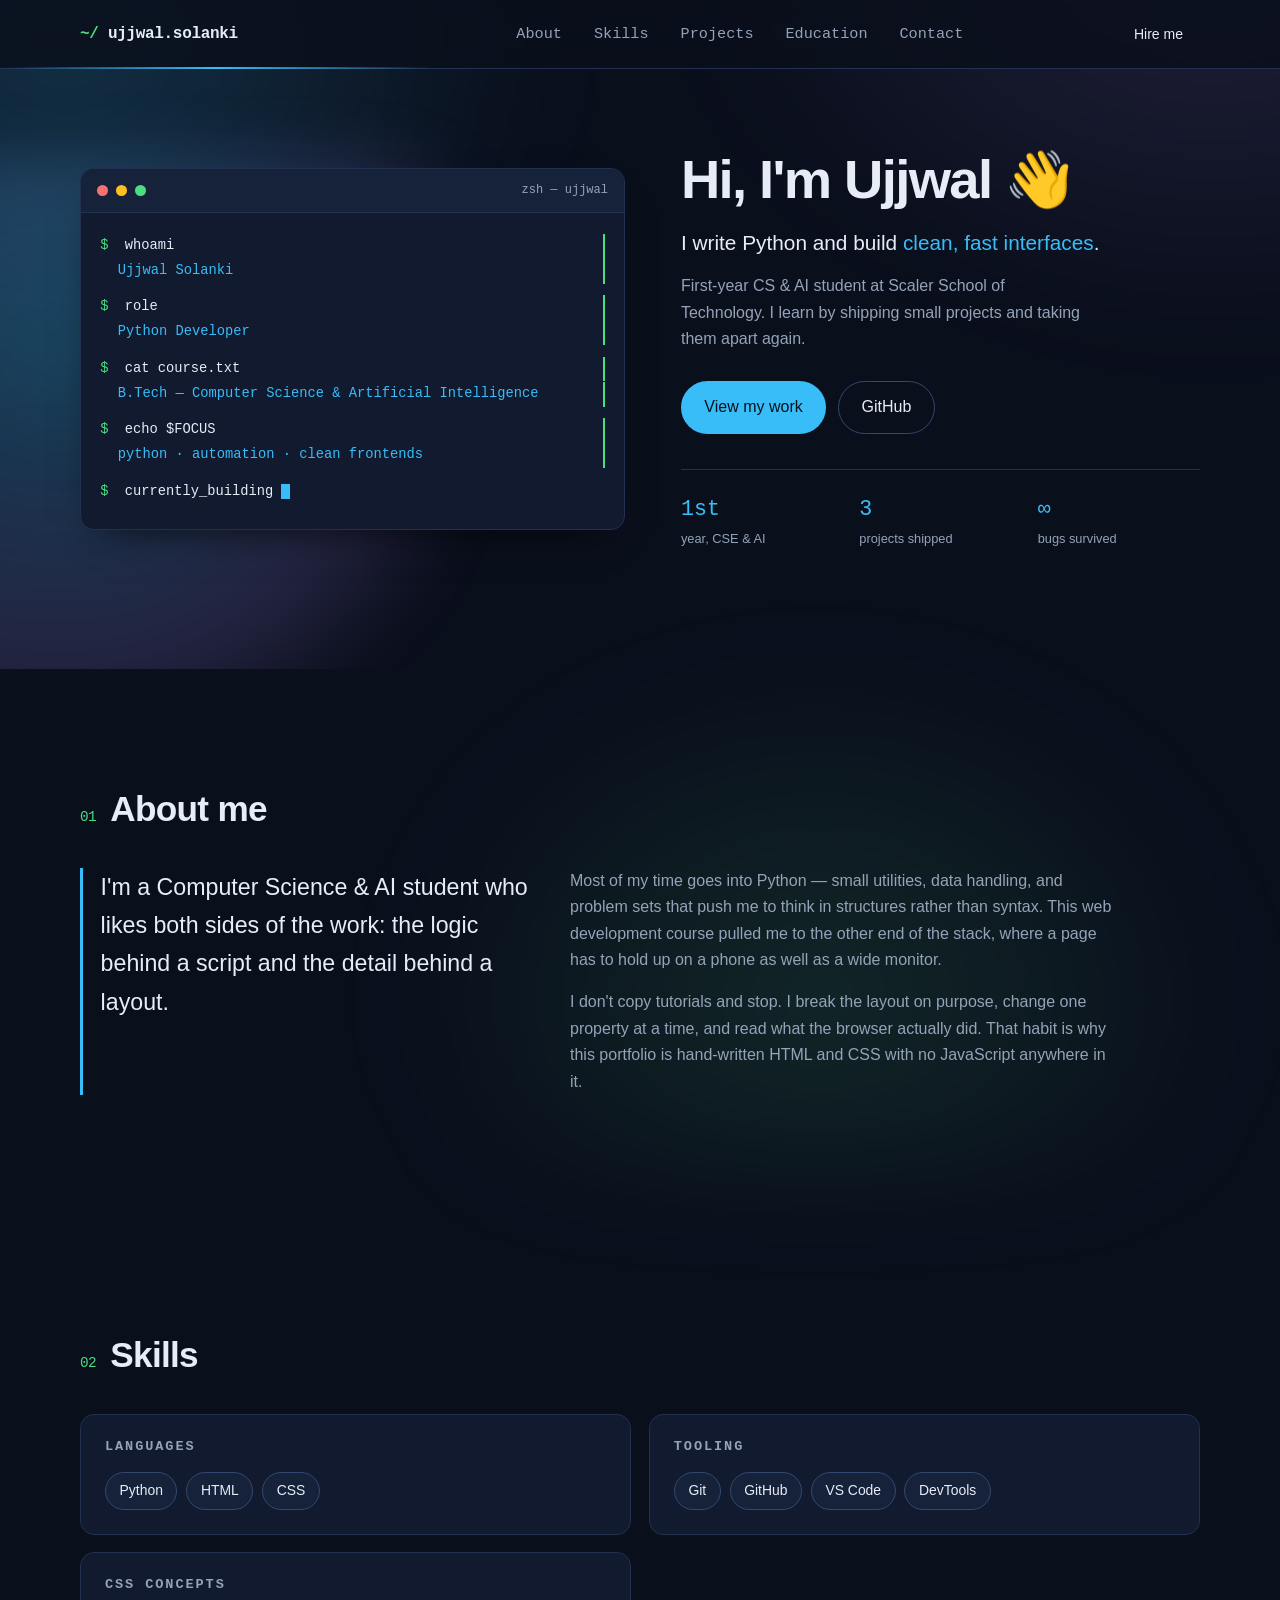
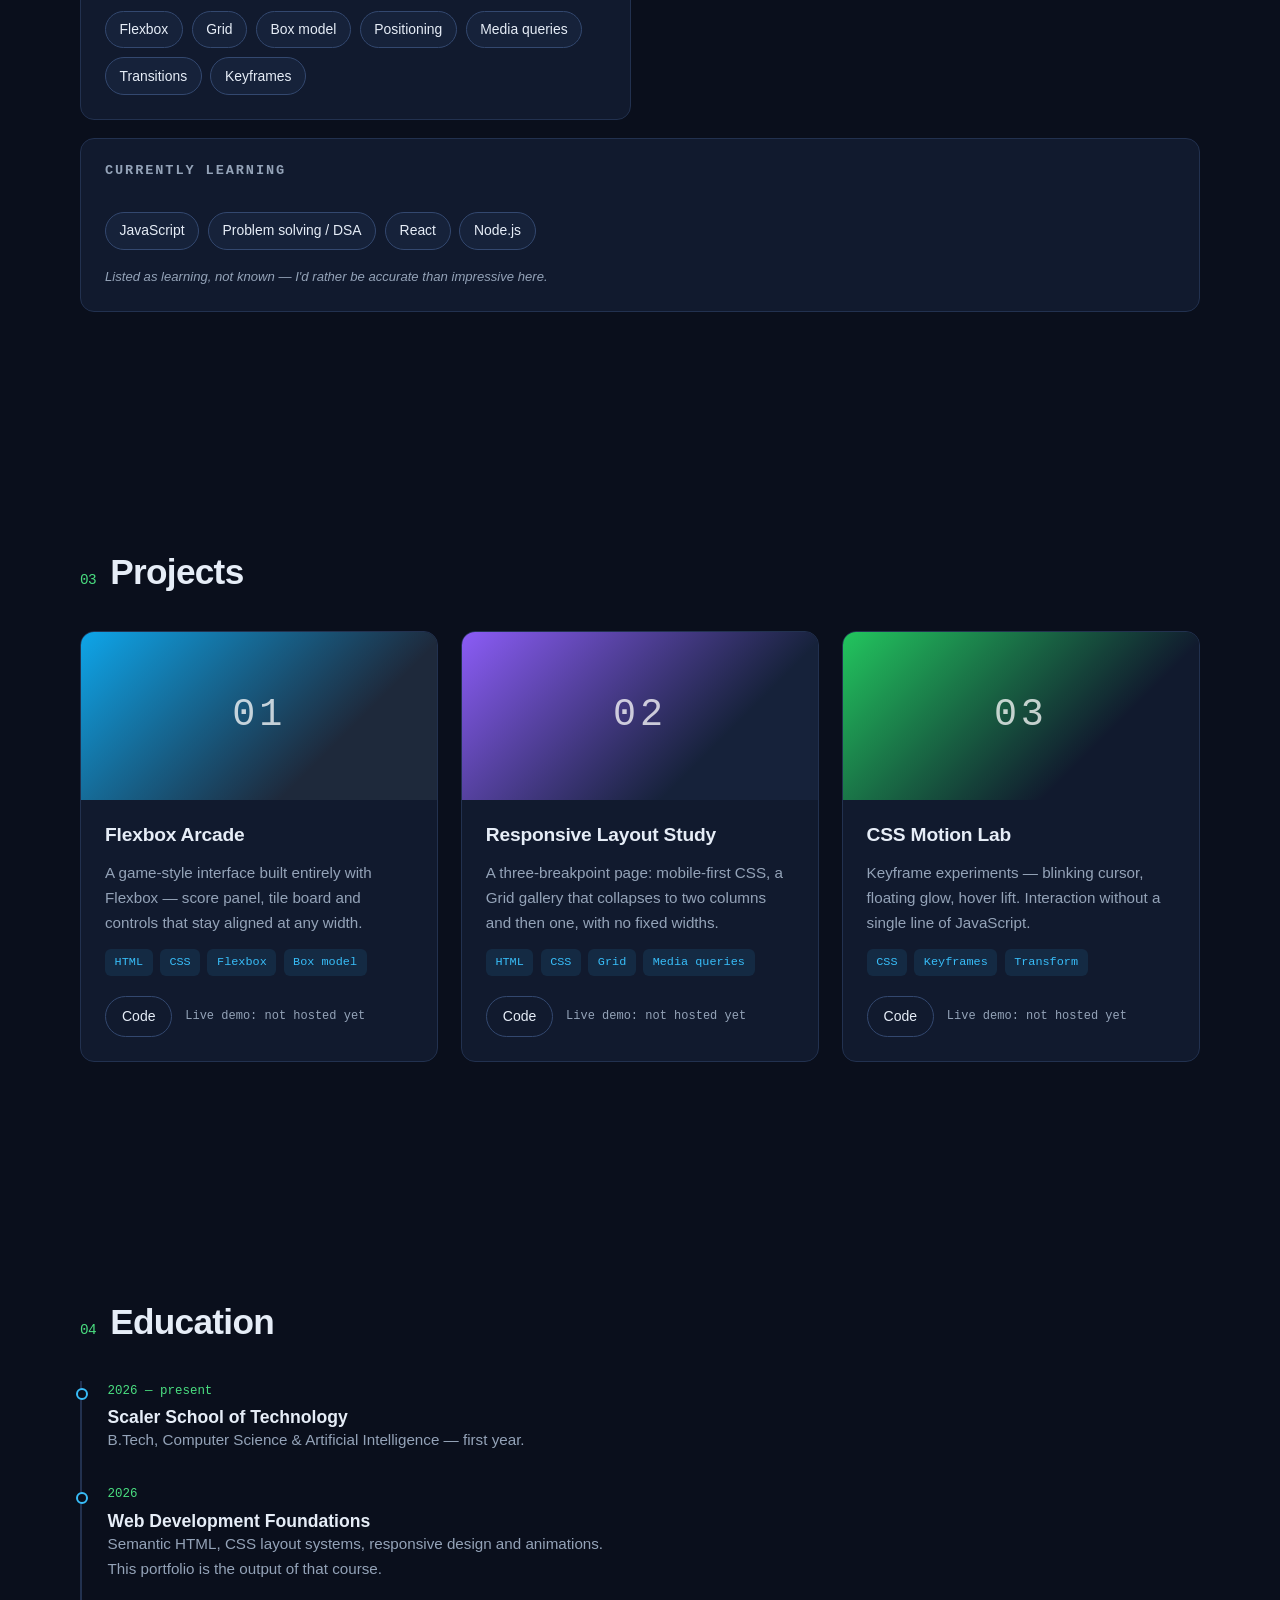
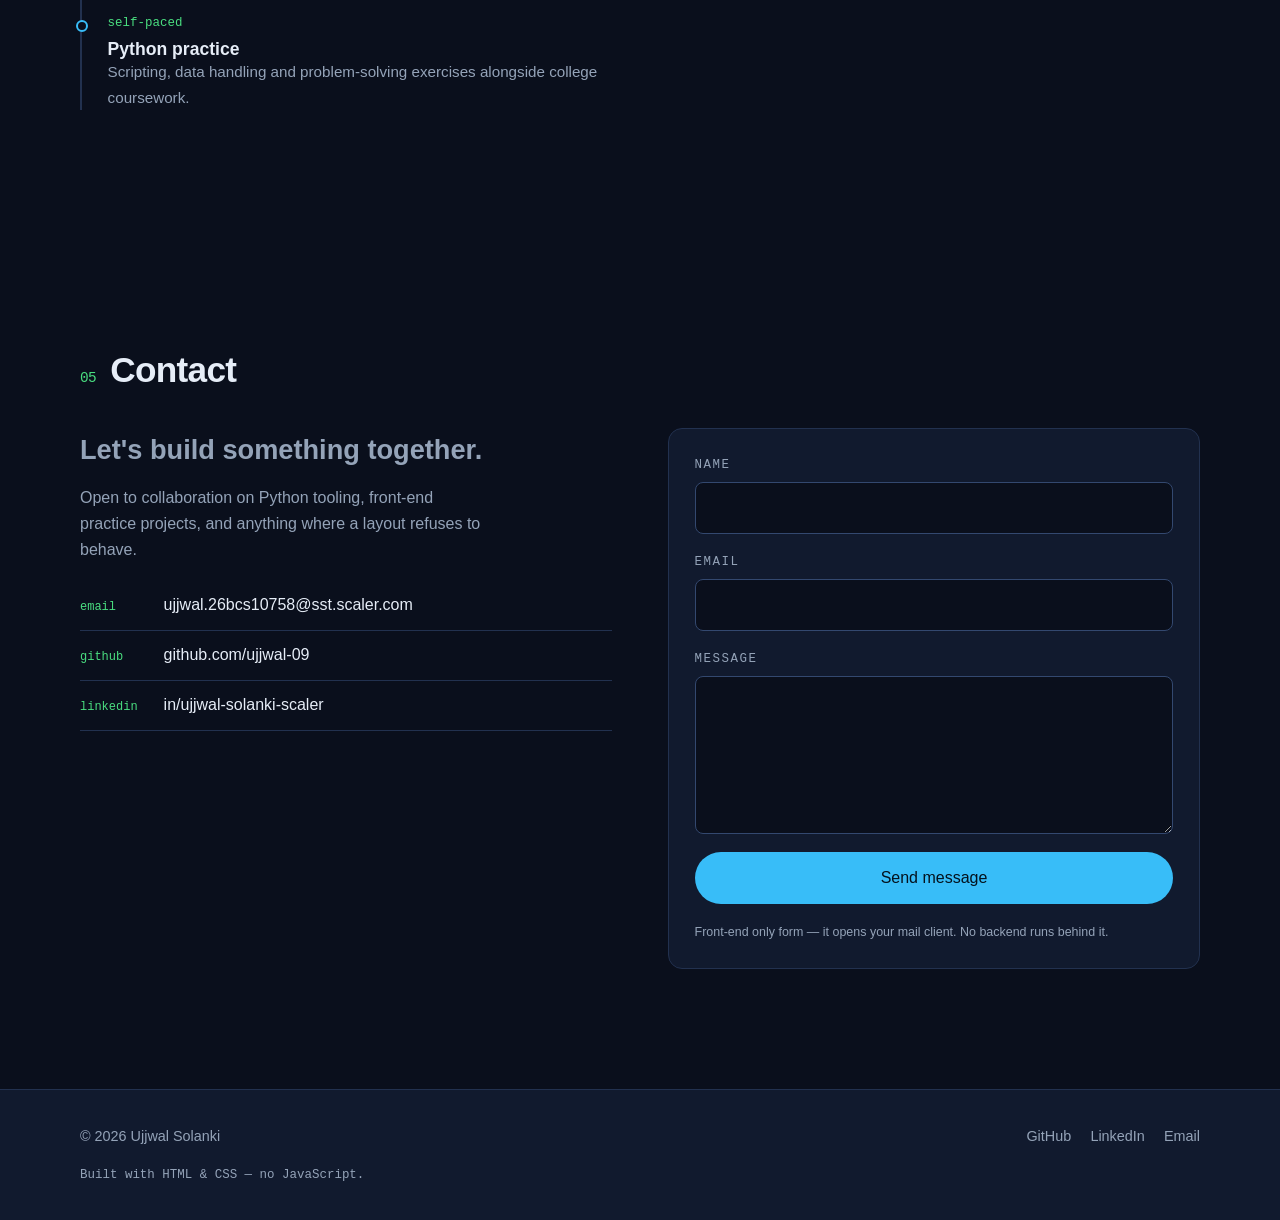
==== index.html @ 160bfef0 "Add files via upload Initial upload of my STUDENT PORTFOLIO" ====
<!DOCTYPE html>
<html lang="en">
<head>
    <meta charset="UTF-8">
    <meta name="viewport" content="width=device-width, initial-scale=1.0">
    <meta name="description" content="Portfolio of Ujjwal Solanki, Python Developer and B.Tech CSE & AI student at Scaler School of Technology.">
    <title>Ujjwal Solanki — Python Developer</title>
    <link rel="icon" href="images/terminal-prompt.svg">
    <link rel="stylesheet" href="style.css">
</head>
<body>

    <a class="skip-link" href="#hero">Skip to content</a>

    <header class="site-header">
        <nav class="nav" aria-label="Main navigation">
            <input type="checkbox" id="nav-toggle" class="nav-toggle">

            <a href="#hero" class="brand">
                <span class="brand-mark">~/</span>
                <span class="brand-name">ujjwal.solanki</span>
            </a>

            <label for="nav-toggle" class="nav-burger" aria-label="Open menu">
                <span class="burger-line"></span>
                <span class="burger-line"></span>
                <span class="burger-line"></span>
            </label>

            <ul class="nav-links">
                <li><a href="#about">About</a></li>
                <li><a href="#skills">Skills</a></li>
                <li><a href="#projects">Projects</a></li>
                <li><a href="#education">Education</a></li>
                <li><a href="#contact">Contact</a></li>
            </ul>

            <a href="#contact" class="btn btn-small nav-cta">Hire me</a>
        </nav>
    </header>

    <main>

        <section id="hero" class="hero section">
            <div class="hero-glow" aria-hidden="true"></div>

            <div class="container hero-grid">
                <div class="hero-terminal reveal">
                    <div class="terminal-bar">
                        <span class="dot dot-red"></span>
                        <span class="dot dot-yellow"></span>
                        <span class="dot dot-green"></span>
                        <span class="terminal-title">zsh — ujjwal</span>
                    </div>

                    <div class="terminal-body">
                        <p class="line"><span class="prompt">$</span> whoami</p>
                        <p class="output">Ujjwal Solanki</p>

                        <p class="line"><span class="prompt">$</span> role</p>
                        <p class="output">Python Developer</p>

                        <p class="line"><span class="prompt">$</span> cat course.txt</p>
                        <p class="output">B.Tech — Computer Science &amp; Artificial Intelligence</p>

                        <p class="line"><span class="prompt">$</span> echo $FOCUS</p>
                        <p class="output">python · automation · clean frontends</p>

                        <p class="line"><span class="prompt">$</span> currently_building<span class="cursor"></span></p>
                    </div>
                </div>

                <div class="hero-side reveal">
                    <h1 class="hero-name">Hi, I'm Ujjwal <span class="wave">👋</span></h1>
                    <p class="hero-role">I write Python and build <span class="accent">clean, fast interfaces</span>.</p>
                    <p class="hero-intro">First-year CS &amp; AI student at Scaler School of Technology. I learn by shipping small projects and taking them apart again.</p>

                    <div class="hero-actions">
                        <a href="#projects" class="btn btn-primary">View my work</a>
                        <a href="https://github.com/ujjwal-09" class="btn btn-ghost" target="_blank" rel="noopener">GitHub</a>
                    </div>

                    <ul class="hero-stats">
                        <li><span class="stat-value">1st</span><span class="stat-label">year, CSE &amp; AI</span></li>
                        <li><span class="stat-value">3</span><span class="stat-label">projects shipped</span></li>
                        <li><span class="stat-value">∞</span><span class="stat-label">bugs survived</span></li>
                    </ul>
                </div>
            </div>
        </section>

        <section id="about" class="section">
            <div class="container">
                <h2 class="section-title"><span class="section-index">01</span> About me</h2>

                <div class="about-grid">
                    <p class="about-lead">I'm a Computer Science &amp; AI student who likes both sides of the work: the logic behind a script and the detail behind a layout.</p>
                    <div class="about-copy">
                        <p>Most of my time goes into Python — small utilities, data handling, and problem sets that push me to think in structures rather than syntax. This web development course pulled me to the other end of the stack, where a page has to hold up on a phone as well as a wide monitor.</p>
                        <p>I don't copy tutorials and stop. I break the layout on purpose, change one property at a time, and read what the browser actually did. That habit is why this portfolio is hand-written HTML and CSS with no JavaScript anywhere in it.</p>
                    </div>
                </div>
            </div>
        </section>

        <section id="skills" class="section">
            <div class="container">
                <h2 class="section-title"><span class="section-index">02</span> Skills</h2>

                <div class="skills-grid">
                    <article class="card skill-card">
                        <h3>Languages</h3>
                        <ul class="pill-list">
                            <li>Python</li>
                            <li>HTML</li>
                            <li>CSS</li>
                        </ul>
                    </article>

                    <article class="card skill-card">
                        <h3>Tooling</h3>
                        <ul class="pill-list">
                            <li>Git</li>
                            <li>GitHub</li>
                            <li>VS Code</li>
                            <li>DevTools</li>
                        </ul>
                    </article>

                    <article class="card skill-card">
                        <h3>CSS concepts</h3>
                        <ul class="pill-list">
                            <li>Flexbox</li>
                            <li>Grid</li>
                            <li>Box model</li>
                            <li>Positioning</li>
                            <li>Media queries</li>
                            <li>Transitions</li>
                            <li>Keyframes</li>
                        </ul>
                    </article>

                    <article class="card skill-card skill-card-wide">
                        <h3>Currently learning</h3>
                        <ul class="pill-list">
                            <li>JavaScript</li>
                            <li>Problem solving / DSA</li>
                            <li>React</li>
                            <li>Node.js</li>
                        </ul>
                        <p class="card-note">Listed as learning, not known — I'd rather be accurate than impressive here.</p>
                    </article>
                </div>
            </div>
        </section>

        <section id="projects" class="section">
            <div class="container">
                <h2 class="section-title"><span class="section-index">03</span> Projects</h2>

                <div class="projects-grid">
                    <article class="card project-card">
                        <div class="project-cover cover-one"><span>01</span></div>
                        <div class="project-body">
                            <h3>Flexbox Arcade</h3>
                            <p>A game-style interface built entirely with Flexbox — score panel, tile board and controls that stay aligned at any width.</p>
                            <ul class="tag-list">
                                <li>HTML</li>
                                <li>CSS</li>
                                <li>Flexbox</li>
                                <li>Box model</li>
                            </ul>
                            <div class="project-links">
                                <a href="https://github.com/ujjwal-09" class="btn btn-small btn-ghost" target="_blank" rel="noopener">Code</a>
                                <span class="unavailable">Live demo: not hosted yet</span>
                            </div>
                        </div>
                    </article>

                    <article class="card project-card">
                        <div class="project-cover cover-two"><span>02</span></div>
                        <div class="project-body">
                            <h3>Responsive Layout Study</h3>
                            <p>A three-breakpoint page: mobile-first CSS, a Grid gallery that collapses to two columns and then one, with no fixed widths.</p>
                            <ul class="tag-list">
                                <li>HTML</li>
                                <li>CSS</li>
                                <li>Grid</li>
                                <li>Media queries</li>
                            </ul>
                            <div class="project-links">
                                <a href="https://github.com/ujjwal-09" class="btn btn-small btn-ghost" target="_blank" rel="noopener">Code</a>
                                <span class="unavailable">Live demo: not hosted yet</span>
                            </div>
                        </div>
                    </article>

                    <article class="card project-card">
                        <div class="project-cover cover-three"><span>03</span></div>
                        <div class="project-body">
                            <h3>CSS Motion Lab</h3>
                            <p>Keyframe experiments — blinking cursor, floating glow, hover lift. Interaction without a single line of JavaScript.</p>
                            <ul class="tag-list">
                                <li>CSS</li>
                                <li>Keyframes</li>
                                <li>Transform</li>
                            </ul>
                            <div class="project-links">
                                <a href="https://github.com/ujjwal-09" class="btn btn-small btn-ghost" target="_blank" rel="noopener">Code</a>
                                <span class="unavailable">Live demo: not hosted yet</span>
                            </div>
                        </div>
                    </article>
                </div>
            </div>
        </section>

        <section id="education" class="section">
            <div class="container">
                <h2 class="section-title"><span class="section-index">04</span> Education</h2>

                <ol class="timeline">
                    <li class="timeline-item">
                        <span class="timeline-year">2026 — present</span>
                        <h3>Scaler School of Technology</h3>
                        <p>B.Tech, Computer Science &amp; Artificial Intelligence — first year.</p>
                    </li>
                    <li class="timeline-item">
                        <span class="timeline-year">2026</span>
                        <h3>Web Development Foundations</h3>
                        <p>Semantic HTML, CSS layout systems, responsive design and animations. This portfolio is the output of that course.</p>
                    </li>
                    <li class="timeline-item">
                        <span class="timeline-year">self-paced</span>
                        <h3>Python practice</h3>
                        <p>Scripting, data handling and problem-solving exercises alongside college coursework.</p>
                    </li>
                </ol>
            </div>
        </section>

        <section id="contact" class="section">
            <div class="container">
                <h2 class="section-title"><span class="section-index">05</span> Contact</h2>

                <div class="contact-grid">
                    <div class="contact-info">
                        <p class="contact-lead">Let's build something together.</p>
                        <p>Open to collaboration on Python tooling, front-end practice projects, and anything where a layout refuses to behave.</p>

                        <ul class="contact-links">
                            <li><span class="contact-key">email</span><a href="mailto:ujjwal.26bcs10758@sst.scaler.com">ujjwal.26bcs10758@sst.scaler.com</a></li>
                            <li><span class="contact-key">github</span><a href="https://github.com/ujjwal-09" target="_blank" rel="noopener">github.com/ujjwal-09</a></li>
                            <li><span class="contact-key">linkedin</span><a href="https://www.linkedin.com/in/ujjwal-solanki-scaler" target="_blank" rel="noopener">in/ujjwal-solanki-scaler</a></li>
                        </ul>
                    </div>

                    <form class="contact-form" action="mailto:ujjwal.26bcs10758@sst.scaler.com" method="post" enctype="text/plain">
                        <div class="field">
                            <label for="name">Name</label>
                            <input type="text" id="name" name="name" autocomplete="name">
                        </div>
                        <div class="field">
                            <label for="email">Email</label>
                            <input type="email" id="email" name="email" autocomplete="email">
                        </div>
                        <div class="field">
                            <label for="message">Message</label>
                            <textarea id="message" name="message" rows="5"></textarea>
                        </div>
                        <button type="submit" class="btn btn-primary btn-full">Send message</button>
                        <p class="form-note">Front-end only form — it opens your mail client. No backend runs behind it.</p>
                    </form>
                </div>
            </div>
        </section>

    </main>

    <footer class="site-footer">
        <div class="container footer-inner">
            <p>© 2026 Ujjwal Solanki</p>
            <ul class="footer-links">
                <li><a href="https://github.com/ujjwal-09" target="_blank" rel="noopener">GitHub</a></li>
                <li><a href="https://www.linkedin.com/in/ujjwal-solanki-scaler" target="_blank" rel="noopener">LinkedIn</a></li>
                <li><a href="mailto:ujjwal.26bcs10758@sst.scaler.com">Email</a></li>
            </ul>
            <p class="footer-built">Built with HTML &amp; CSS — no JavaScript.</p>
        </div>
    </footer>

</body>
</html>
---- style.css ----
/* ==========================================================================
   1. Design tokens
   ========================================================================== */
:root {
    --background: #0a0f1c;
    --surface: #111a2e;
    --surface-raised: #16223a;
    --border: #22314f;
    --border-strong: #33486f;
    --text: #e6edf7;
    --text-muted: #94a3b8;
    --accent: #38bdf8;
    --accent-green: #4ade80;
    --accent-violet: #a78bfa;

    --font-body: "Space Grotesk", "Segoe UI", Helvetica, Arial, sans-serif;
    --font-mono: "JetBrains Mono", "SFMono-Regular", Consolas, monospace;

    --radius: 14px;
    --radius-sm: 8px;
    --space-section: clamp(4rem, 11vw, 7.5rem);
    --shadow-card: 0 18px 40px -24px rgba(0, 0, 0, 0.9);
    --transition: 220ms ease;
}

/* ==========================================================================
   2. Reset + base
   ========================================================================== */
*,
*::before,
*::after {
    box-sizing: border-box;
    margin: 0;
    padding: 0;
}

html {
    scroll-behavior: smooth;
}

body {
    background: var(--background);
    color: var(--text);
    font-family: var(--font-body);
    font-size: 1rem;
    line-height: 1.65;
    -webkit-font-smoothing: antialiased;
}

/* page-wide aurora: two colour blobs painted onto one fixed layer, drifting slowly.
   z-index -1 puts it behind all content but above the canvas background colour. */
body::before {
    content: "";
    position: fixed;
    inset: -30% -20%;
    z-index: -1;
    background:
        radial-gradient(38% 38% at 18% 22%, rgba(56, 189, 248, 0.20), transparent 70%),
        radial-gradient(42% 42% at 82% 12%, rgba(167, 139, 250, 0.16), transparent 70%),
        radial-gradient(34% 34% at 60% 88%, rgba(74, 222, 128, 0.12), transparent 70%);
    filter: blur(60px);
    animation: aurora 26s ease-in-out infinite alternate;
    pointer-events: none;
}

@keyframes aurora {
    from {
        transform: translate3d(-3%, -2%, 0) scale(1);
    }
    50% {
        transform: translate3d(4%, 3%, 0) scale(1.12);
    }
    to {
        transform: translate3d(-2%, 4%, 0) scale(1.04);
    }
}

img {
    display: block;
    max-width: 100%;
}

a {
    color: inherit;
    text-decoration: none;
}

ul,
ol {
    list-style: none;
}

h1,
h2,
h3 {
    line-height: 1.15;
    font-weight: 700;
}

input,
textarea,
button {
    font: inherit;
    color: inherit;
}

.container {
    width: min(1120px, 100% - 2.5rem);
    margin-inline: auto;
}

.section {
    padding-block: var(--space-section);
    /* stops the sticky navbar covering a heading when an anchor link is used */
    scroll-margin-top: 5rem;
}

.accent {
    color: var(--accent);
}

/* ==========================================================================
   3. Accessibility helper
   ========================================================================== */
.skip-link {
    position: absolute;
    top: 0;
    left: 1rem;
    z-index: 100;
    padding: 0.6rem 1.1rem;
    background: var(--accent);
    color: #04121d;
    border-radius: 0 0 var(--radius-sm) var(--radius-sm);
    transform: translateY(-160%);
    transition: transform var(--transition);
}

.skip-link:focus {
    transform: translateY(0);
}

/* ==========================================================================
   4. Buttons
   ========================================================================== */
.btn {
    display: inline-flex;
    align-items: center;
    justify-content: center;
    padding: 0.75rem 1.4rem;
    border: 1px solid transparent;
    border-radius: 999px;
    font-weight: 500;
    transition: transform var(--transition), background var(--transition),
        border-color var(--transition), box-shadow var(--transition);
}

.btn-primary {
    background: var(--accent);
    color: #04121d;
}

.btn-primary:hover {
    transform: translateY(-3px);
    box-shadow: 0 12px 26px -14px var(--accent);
}

.btn-ghost {
    border-color: var(--border-strong);
    color: var(--text);
    background: transparent;
}

.btn-ghost:hover {
    transform: translateY(-3px);
    border-color: var(--accent);
    color: var(--accent);
}

.btn-small {
    padding: 0.5rem 1rem;
    font-size: 0.875rem;
}

.btn-full {
    width: 100%;
}

.btn:focus-visible,
a:focus-visible {
    outline: 2px solid var(--accent);
    outline-offset: 3px;
}

/* ==========================================================================
   5. Navbar — flexbox, sticky, CSS-only hamburger
   ========================================================================== */
.site-header {
    position: sticky;
    top: 0;
    z-index: 50;
    background: rgba(10, 15, 28, 0.82);
    backdrop-filter: blur(10px);
    border-bottom: 1px solid var(--border);
}

/* thin light bar sweeping along the bottom edge of the sticky navbar */
.site-header::after {
    content: "";
    position: absolute;
    left: 0;
    bottom: -1px;
    width: 34%;
    height: 2px;
    background: linear-gradient(90deg, transparent, var(--accent), transparent);
    animation: scan 7s linear infinite;
    pointer-events: none;
}

@keyframes scan {
    0% { transform: translateX(-100%); opacity: 0; }
    10% { opacity: 1; }
    90% { opacity: 1; }
    100% { transform: translateX(330%); opacity: 0; }
}

.nav {
    display: flex;
    flex-wrap: wrap;
    align-items: center;
    gap: 0.75rem 1rem;
    width: min(1120px, 100% - 2.5rem);
    margin-inline: auto;
    padding-block: 0.85rem;
}

.nav-toggle {
    position: absolute;
    opacity: 0;
    pointer-events: none;
}

.brand {
    order: 1;
    margin-right: auto;
    font-family: var(--font-mono);
    font-weight: 700;
    letter-spacing: -0.02em;
}

.brand-mark {
    color: var(--accent-green);
}

.nav-burger {
    order: 2;
    display: flex;
    flex-direction: column;
    justify-content: center;
    gap: 5px;
    width: 42px;
    height: 42px;
    padding: 0.7rem;
    border: 1px solid var(--border-strong);
    border-radius: var(--radius-sm);
    cursor: pointer;
}

.burger-line {
    height: 2px;
    width: 100%;
    background: var(--text);
    transition: transform var(--transition), opacity var(--transition);
}

.nav-cta {
    display: none;
}

/* the checkbox drives the menu — no JavaScript */
.nav-links {
    order: 3;
    flex-basis: 100%;
    display: grid;
    gap: 0.25rem;
    max-height: 0;
    overflow: hidden;
    transition: max-height 300ms ease;
}

.nav-toggle:checked ~ .nav-links {
    max-height: 320px;
    padding-bottom: 0.75rem;
}

.nav-toggle:checked ~ .nav-burger .burger-line:nth-child(1) {
    transform: translateY(7px) rotate(45deg);
}

.nav-toggle:checked ~ .nav-burger .burger-line:nth-child(2) {
    opacity: 0;
}

.nav-toggle:checked ~ .nav-burger .burger-line:nth-child(3) {
    transform: translateY(-7px) rotate(-45deg);
}

.nav-links a {
    display: block;
    padding: 0.6rem 0.2rem;
    font-family: var(--font-mono);
    font-size: 0.95rem;
    color: var(--text-muted);
    transition: color var(--transition), transform var(--transition);
}

.nav-links a:hover {
    color: var(--accent);
    transform: translateX(6px);
}

/* ==========================================================================
   6. Hero
   ========================================================================== */
.hero {
    position: relative;
    overflow: hidden;
    padding-top: clamp(3rem, 8vw, 5rem);
}

/* decorative blurred orb, sat behind content with z-index */
.hero-glow {
    position: absolute;
    inset: auto auto -18% -10%;
    width: 55vw;
    max-width: 620px;
    aspect-ratio: 1;
    background: radial-gradient(circle at 30% 30%,
        rgba(56, 189, 248, 0.28),
        rgba(167, 139, 250, 0.16) 55%,
        transparent 72%);
    filter: blur(30px);
    animation: drift 14s ease-in-out infinite alternate;
    z-index: 0;
    pointer-events: none;
}

.hero-grid,
.hero .container {
    position: relative;
    z-index: 1;
}

.hero-grid {
    display: grid;
    gap: 2.5rem;
    align-items: center;
}

.hero-terminal {
    background: var(--surface);
    border: 1px solid var(--border);
    border-radius: var(--radius);
    overflow: hidden;
    box-shadow: var(--shadow-card);
}

.terminal-bar {
    display: flex;
    align-items: center;
    gap: 0.5rem;
    padding: 0.7rem 1rem;
    background: var(--surface-raised);
    border-bottom: 1px solid var(--border);
}

.dot {
    width: 11px;
    height: 11px;
    border-radius: 50%;
}

.dot-red { background: #f87171; }
.dot-yellow { background: #fbbf24; }
.dot-green { background: #4ade80; }

.terminal-title {
    margin-left: auto;
    font-family: var(--font-mono);
    font-size: 0.75rem;
    color: var(--text-muted);
}

.terminal-body {
    padding: 1.4rem 1.2rem 1.6rem;
    font-family: var(--font-mono);
    font-size: 0.86rem;
}

.line {
    color: var(--text);
    margin-top: 0.85rem;
}

.line:first-child {
    margin-top: 0;
}

.prompt {
    color: var(--accent-green);
    margin-right: 0.5rem;
}

.output {
    color: var(--accent);
    padding-left: 1.1rem;
    margin-top: 0.15rem;
}

/* Boot sequence: every terminal line is uncovered right-to-left by a solid block,
   whose left edge is a green caret. Pure CSS — no JS, and text still wraps normally. */
.terminal-body > * {
    position: relative;
}

.terminal-body > *::before {
    content: "";
    position: absolute;
    top: -1px;
    bottom: -1px;
    right: 0;
    width: 100%;
    background: var(--surface);
    border-left: 2px solid var(--accent-green);
    animation: print 420ms steps(20, end) forwards;
    animation-delay: calc(400ms + var(--line-index, 0) * 190ms);
}

/* the last prompt line prints, then the caret fades out so the blinking cursor owns it */
.terminal-body > :last-child::before {
    animation-name: print-caret-off;
}

@keyframes print {
    from {
        width: 100%;
    }
    to {
        width: 0;
    }
}

@keyframes print-caret-off {
    0%, 94% {
        width: 100%;
    }
    to {
        width: 0;
        border-left-color: transparent;
    }
}

.terminal-body > :nth-child(1) { --line-index: 0; }
.terminal-body > :nth-child(2) { --line-index: 1; }
.terminal-body > :nth-child(3) { --line-index: 2; }
.terminal-body > :nth-child(4) { --line-index: 3; }
.terminal-body > :nth-child(5) { --line-index: 4; }
.terminal-body > :nth-child(6) { --line-index: 5; }
.terminal-body > :nth-child(7) { --line-index: 6; }
.terminal-body > :nth-child(8) { --line-index: 7; }
.terminal-body > :nth-child(9) { --line-index: 8; }

/* keyframe animation: terminal cursor */
.cursor {
    display: inline-block;
    width: 9px;
    height: 1.05em;
    margin-left: 0.5rem;
    background: var(--accent);
    vertical-align: text-bottom;
    animation: blink 1.05s steps(2, start) infinite;
}

@keyframes blink {
    to { visibility: hidden; }
}

@keyframes drift {
    from { transform: translate(0, 0) scale(1); }
    to { transform: translate(8%, -6%) scale(1.12); }
}

.hero-name {
    font-size: clamp(2.1rem, 7vw, 3.4rem);
    letter-spacing: -0.03em;
}

.wave {
    display: inline-block;
    animation: wave 2.4s ease-in-out infinite;
    transform-origin: 70% 70%;
}

@keyframes wave {
    0%, 60%, 100% { transform: rotate(0deg); }
    70% { transform: rotate(14deg); }
    80% { transform: rotate(-8deg); }
    90% { transform: rotate(10deg); }
}

.hero-role {
    margin-top: 0.9rem;
    font-size: clamp(1.05rem, 2.6vw, 1.3rem);
    font-weight: 500;
}

.hero-intro {
    margin-top: 0.8rem;
    max-width: 46ch;
    color: var(--text-muted);
}

.hero-actions {
    display: flex;
    flex-wrap: wrap;
    gap: 0.75rem;
    margin-top: 1.8rem;
}

.hero-stats {
    display: flex;
    flex-wrap: wrap;
    gap: 1rem;
    margin-top: 2.2rem;
    padding-top: 1.4rem;
    border-top: 1px solid var(--border);
}

.hero-stats li {
    display: flex;
    flex-direction: column;
    flex: 1;
    min-width: 90px;
}

.stat-value {
    font-family: var(--font-mono);
    font-size: 1.35rem;
    color: var(--accent);
}

.stat-label {
    font-size: 0.8rem;
    color: var(--text-muted);
}

/* entrance animation, staggered by nth-child */
@keyframes fadeUp {
    from {
        opacity: 0;
        transform: translateY(22px);
    }
    to {
        opacity: 1;
        transform: translateY(0);
    }
}

.reveal {
    opacity: 0;
    animation: fadeUp 700ms ease forwards;
}

.hero-side.reveal {
    animation-delay: 120ms;
}

/* ==========================================================================
   7. Section headings
   ========================================================================== */
.section-title {
    display: flex;
    align-items: baseline;
    gap: 0.9rem;
    font-size: clamp(1.6rem, 4.5vw, 2.2rem);
    letter-spacing: -0.02em;
    margin-bottom: 2.4rem;
}

.section-index {
    font-family: var(--font-mono);
    font-size: 0.9rem;
    font-weight: 400;
    color: var(--accent-green);
}

/* ==========================================================================
   8. Cards
   ========================================================================== */
.card {
    background: var(--surface);
    border: 1px solid var(--border);
    border-radius: var(--radius);
    transition: transform var(--transition), border-color var(--transition),
        box-shadow var(--transition);
}

/* hover interaction: lift + accent glow */
.card:hover {
    transform: translateY(-8px);
    border-color: var(--border-strong);
    box-shadow: 0 22px 44px -26px rgba(0, 0, 0, 0.95);
}

/* ==========================================================================
   9. About
   ========================================================================== */
.about-grid {
    display: grid;
    gap: 1.6rem;
}

.about-lead {
    font-size: clamp(1.15rem, 3vw, 1.45rem);
    font-weight: 500;
    border-left: 3px solid var(--accent);
    padding-left: 1.1rem;
}

.about-copy p + p {
    margin-top: 1rem;
}

.about-copy {
    color: var(--text-muted);
    max-width: 62ch;
}

/* ==========================================================================
   10. Skills — CSS Grid
   ========================================================================== */
.skills-grid {
    display: grid;
    grid-template-columns: 1fr;
    gap: 1.1rem;
}

.skill-card {
    padding: 1.5rem;
}

.skill-card h3,
.project-body h3 {
    font-family: var(--font-mono);
    font-size: 0.85rem;
    text-transform: uppercase;
    letter-spacing: 0.14em;
    color: var(--text-muted);
    margin-bottom: 1.1rem;
}

.pill-list {
    display: flex;
    flex-wrap: wrap;
    gap: 0.55rem;
}

.pill-list li {
    padding: 0.4rem 0.85rem;
    border: 1px solid var(--border-strong);
    border-radius: 999px;
    font-size: 0.87rem;
    background: var(--surface-raised);
    transition: background var(--transition), color var(--transition),
        border-color var(--transition);
}

.pill-list li:hover {
    background: var(--accent);
    color: #04121d;
    border-color: var(--accent);
}

.skill-card-wide {
    display: flex;
    flex-direction: column;
    gap: 1rem;
}

.card-note {
    font-size: 0.82rem;
    color: var(--text-muted);
    font-style: italic;
}

/* ==========================================================================
   11. Projects — CSS Grid gallery
   ========================================================================== */
.projects-grid {
    display: grid;
    grid-template-columns: 1fr;
    gap: 1.4rem;
}

.project-card {
    display: flex;
    flex-direction: column;
    overflow: hidden;
}

/* pure-CSS cover art: no image files, so nothing can 404 */
.project-cover {
    position: relative;
    display: grid;
    place-items: center;
    height: 168px;
    font-family: var(--font-mono);
    font-size: 2.4rem;
    color: rgba(255, 255, 255, 0.75);
    letter-spacing: 0.1em;
    overflow: hidden;
}

/* diagonal light bar parked off-card, swept across it on hover */
.project-cover::after {
    content: "";
    position: absolute;
    top: -25%;
    left: 0;
    width: 45%;
    height: 150%;
    background: linear-gradient(100deg, transparent, rgba(255, 255, 255, 0.35), transparent);
    transform: translateX(-160%) skewX(-14deg);
    transition: transform 700ms ease;
}

.project-card:hover .project-cover::after {
    transform: translateX(260%) skewX(-14deg);
}

.project-cover span {
    transition: transform var(--transition), letter-spacing var(--transition);
}

.project-card:hover .project-cover span {
    transform: scale(1.18);
    letter-spacing: 0.2em;
}

.cover-one {
    background: linear-gradient(135deg, #0ea5e9 0%, #1e293b 70%);
}

.cover-two {
    background: linear-gradient(135deg, #8b5cf6 0%, #16223a 70%);
}

.cover-three {
    background: linear-gradient(135deg, #22c55e 0%, #111a2e 70%);
}

.project-body {
    display: flex;
    flex-direction: column;
    gap: 0.85rem;
    padding: 1.5rem;
    flex: 1;
}

.project-body > h3 {
    font-family: var(--font-body);
    font-size: 1.2rem;
    text-transform: none;
    letter-spacing: -0.01em;
    color: var(--text);
    margin-bottom: 0;
}

.project-body p {
    color: var(--text-muted);
    font-size: 0.95rem;
}

.tag-list {
    display: flex;
    flex-wrap: wrap;
    gap: 0.45rem;
    margin-top: auto;
}

.tag-list li {
    font-family: var(--font-mono);
    font-size: 0.74rem;
    color: var(--accent);
    padding: 0.25rem 0.6rem;
    border-radius: 6px;
    background: rgba(56, 189, 248, 0.1);
}

.project-links {
    display: flex;
    align-items: center;
    flex-wrap: wrap;
    gap: 0.8rem;
    margin-top: 0.4rem;
}

.unavailable {
    font-family: var(--font-mono);
    font-size: 0.75rem;
    color: var(--text-muted);
}

/* ==========================================================================
   12. Education timeline — relative/absolute positioning
   ========================================================================== */
.timeline {
    position: relative;
    padding-left: 1.6rem;
    border-left: 2px solid var(--border);
    display: grid;
    gap: 2rem;
}

.timeline-item {
    position: relative;
}

.timeline-item::before {
    content: "";
    position: absolute;
    top: 0.45rem;
    left: calc(-1.6rem - 6px);
    width: 12px;
    height: 12px;
    border-radius: 50%;
    background: var(--background);
    border: 2px solid var(--accent);
    transition: transform var(--transition);
}

.timeline-item:hover::before {
    transform: scale(1.4);
}

.timeline-year {
    display: block;
    font-family: var(--font-mono);
    font-size: 0.78rem;
    color: var(--accent-green);
    margin-bottom: 0.35rem;
}

.timeline-item h3 {
    font-size: 1.1rem;
}

.timeline-item p {
    color: var(--text-muted);
    font-size: 0.95rem;
    max-width: 60ch;
}

/* ==========================================================================
   13. Contact + form
   ========================================================================== */
.contact-grid {
    display: grid;
    grid-template-columns: 1fr;
    gap: 2rem;
}

.contact-lead {
    font-size: clamp(1.3rem, 4vw, 1.7rem);
    font-weight: 700;
    margin-bottom: 0.7rem;
}

.contact-info > p {
    color: var(--text-muted);
    max-width: 46ch;
}

.contact-links {
    display: grid;
    gap: 0.7rem;
    margin-top: 1.8rem;
}

.contact-links li {
    display: flex;
    flex-wrap: wrap;
    gap: 0.6rem;
    align-items: baseline;
    padding-bottom: 0.7rem;
    border-bottom: 1px solid var(--border);
}

.contact-key {
    font-family: var(--font-mono);
    font-size: 0.75rem;
    color: var(--accent-green);
    min-width: 74px;
}

.contact-links a {
    color: var(--text);
    transition: color var(--transition);
    word-break: break-all;
}

.contact-links a:hover {
    color: var(--accent);
}

.contact-form {
    display: grid;
    gap: 1.1rem;
    padding: 1.6rem;
    background: var(--surface);
    border: 1px solid var(--border);
    border-radius: var(--radius);
}

.field {
    display: grid;
    gap: 0.4rem;
}

.field label {
    font-family: var(--font-mono);
    font-size: 0.78rem;
    text-transform: uppercase;
    letter-spacing: 0.12em;
    color: var(--text-muted);
}

.field input,
.field textarea {
    width: 100%;
    padding: 0.75rem 0.9rem;
    background: var(--background);
    border: 1px solid var(--border-strong);
    border-radius: var(--radius-sm);
    transition: border-color var(--transition), box-shadow var(--transition);
}

.field input:focus,
.field textarea:focus {
    outline: none;
    border-color: var(--accent);
    box-shadow: 0 0 0 3px rgba(56, 189, 248, 0.18);
}

.field textarea {
    resize: vertical;
    min-height: 120px;
}

.form-note {
    font-size: 0.78rem;
    color: var(--text-muted);
}

/* ==========================================================================
   14. Footer
   ========================================================================== */
.site-footer {
    border-top: 1px solid var(--border);
    padding-block: 2.2rem;
    background: var(--surface);
}

.footer-inner {
    display: flex;
    flex-wrap: wrap;
    align-items: center;
    justify-content: space-between;
    gap: 1rem;
    font-size: 0.9rem;
    color: var(--text-muted);
}

.footer-links {
    display: flex;
    gap: 1.2rem;
}

.footer-links a {
    transition: color var(--transition);
}

.footer-links a:hover {
    color: var(--accent);
}

.footer-built {
    flex-basis: 100%;
    font-family: var(--font-mono);
    font-size: 0.78rem;
}

/* ==========================================================================
   15. Responsive breakpoints — mobile first
   ========================================================================== */
@media (min-width: 700px) {
    .skills-grid {
        grid-template-columns: repeat(2, 1fr);
    }

    .skill-card-wide {
        grid-column: span 2;
    }

    .projects-grid {
        grid-template-columns: repeat(2, 1fr);
    }

    .about-grid {
        grid-template-columns: minmax(0, 1fr) minmax(0, 1.4fr);
        gap: 2.5rem;
    }
}

@media (min-width: 900px) {
    .nav {
        flex-wrap: nowrap;
    }

    .nav-burger {
        display: none;
    }

    .nav-cta {
        display: inline-flex;
        order: 4;
    }

    .nav-links {
        order: 3;
        flex-basis: auto;
        display: flex;
        flex-direction: row;
        align-items: center;
        gap: 0.4rem;
        max-height: none;
        overflow: visible;
        margin-inline: auto;
    }

    .nav-links a {
        padding: 0.4rem 0.8rem;
    }

    .nav-links a:hover {
        transform: none;
        color: var(--accent);
    }

    .hero-grid {
        grid-template-columns: 1.05fr 1fr;
        gap: 3.5rem;
    }

    .projects-grid {
        grid-template-columns: repeat(3, 1fr);
    }

    .contact-grid {
        grid-template-columns: 1fr 1fr;
        gap: 3.5rem;
        align-items: start;
    }
}

/* keep long headings readable on very wide screens */
@media (min-width: 1300px) {
    .hero-grid {
        grid-template-columns: 1.15fr 1fr;
    }
}

/* ==========================================================================
   16. Scroll-driven reveals — CSS only, no JavaScript
   ========================================================================== */
/* animation-timeline is still unsupported in some browsers, so the whole block is
   opt-in. Without it the page simply renders statically — nothing is hidden. */
@supports (animation-timeline: view()) {
    @keyframes rise {
        from {
            opacity: 0;
            translate: 0 30px;
        }
        to {
            opacity: 1;
            translate: 0 0;
        }
    }

    /* `translate` is animated here rather than `transform`, so it never overrides
       the `transform` used by the hover lift on the same card. */
    :is(.section-title, .skill-card, .project-card, .timeline-item,
        .about-lead, .about-copy, .contact-info, .contact-form) {
        animation: rise linear both;
        animation-timeline: view();
        animation-range: entry 8% entry 42%;
    }

    @media (prefers-reduced-motion: reduce) {
        :is(.section-title, .skill-card, .project-card, .timeline-item,
            .about-lead, .about-copy, .contact-info, .contact-form) {
            animation: none;
            opacity: 1;
        }
    }
}

/* ==========================================================================
   17. Respect reduced-motion preference
   ========================================================================== */
@media (prefers-reduced-motion: reduce) {
    html {
        scroll-behavior: auto;
    }

    .reveal,
    .cursor,
    .hero-glow,
    .wave,
    .project-cover::after {
        animation: none;
    }

    /* show terminal text immediately instead of printing it */
    .terminal-body > *::before {
        display: none;
    }

    body::before {
        animation: none;
    }

    .site-header::after {
        display: none;
    }

    .reveal {
        opacity: 1;
    }

    .card:hover,
    .btn:hover {
        transform: none;
    }
}
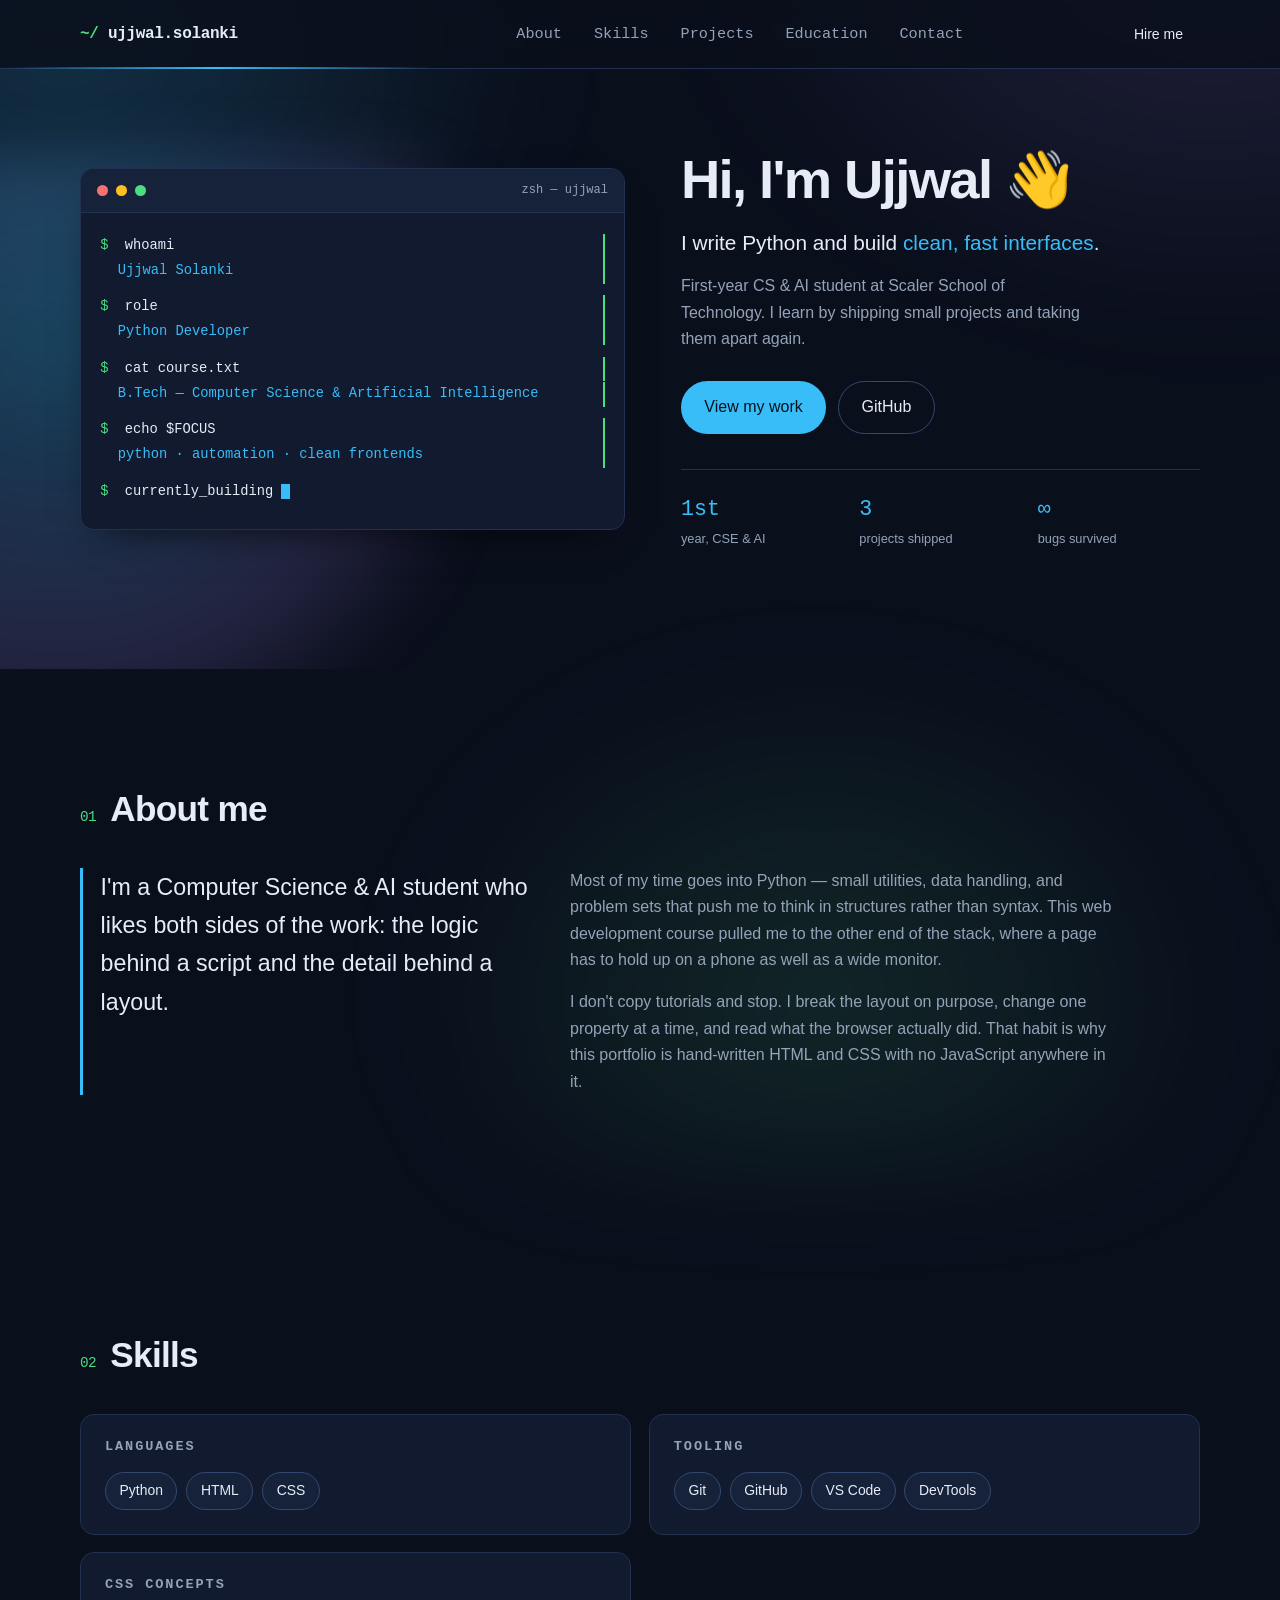
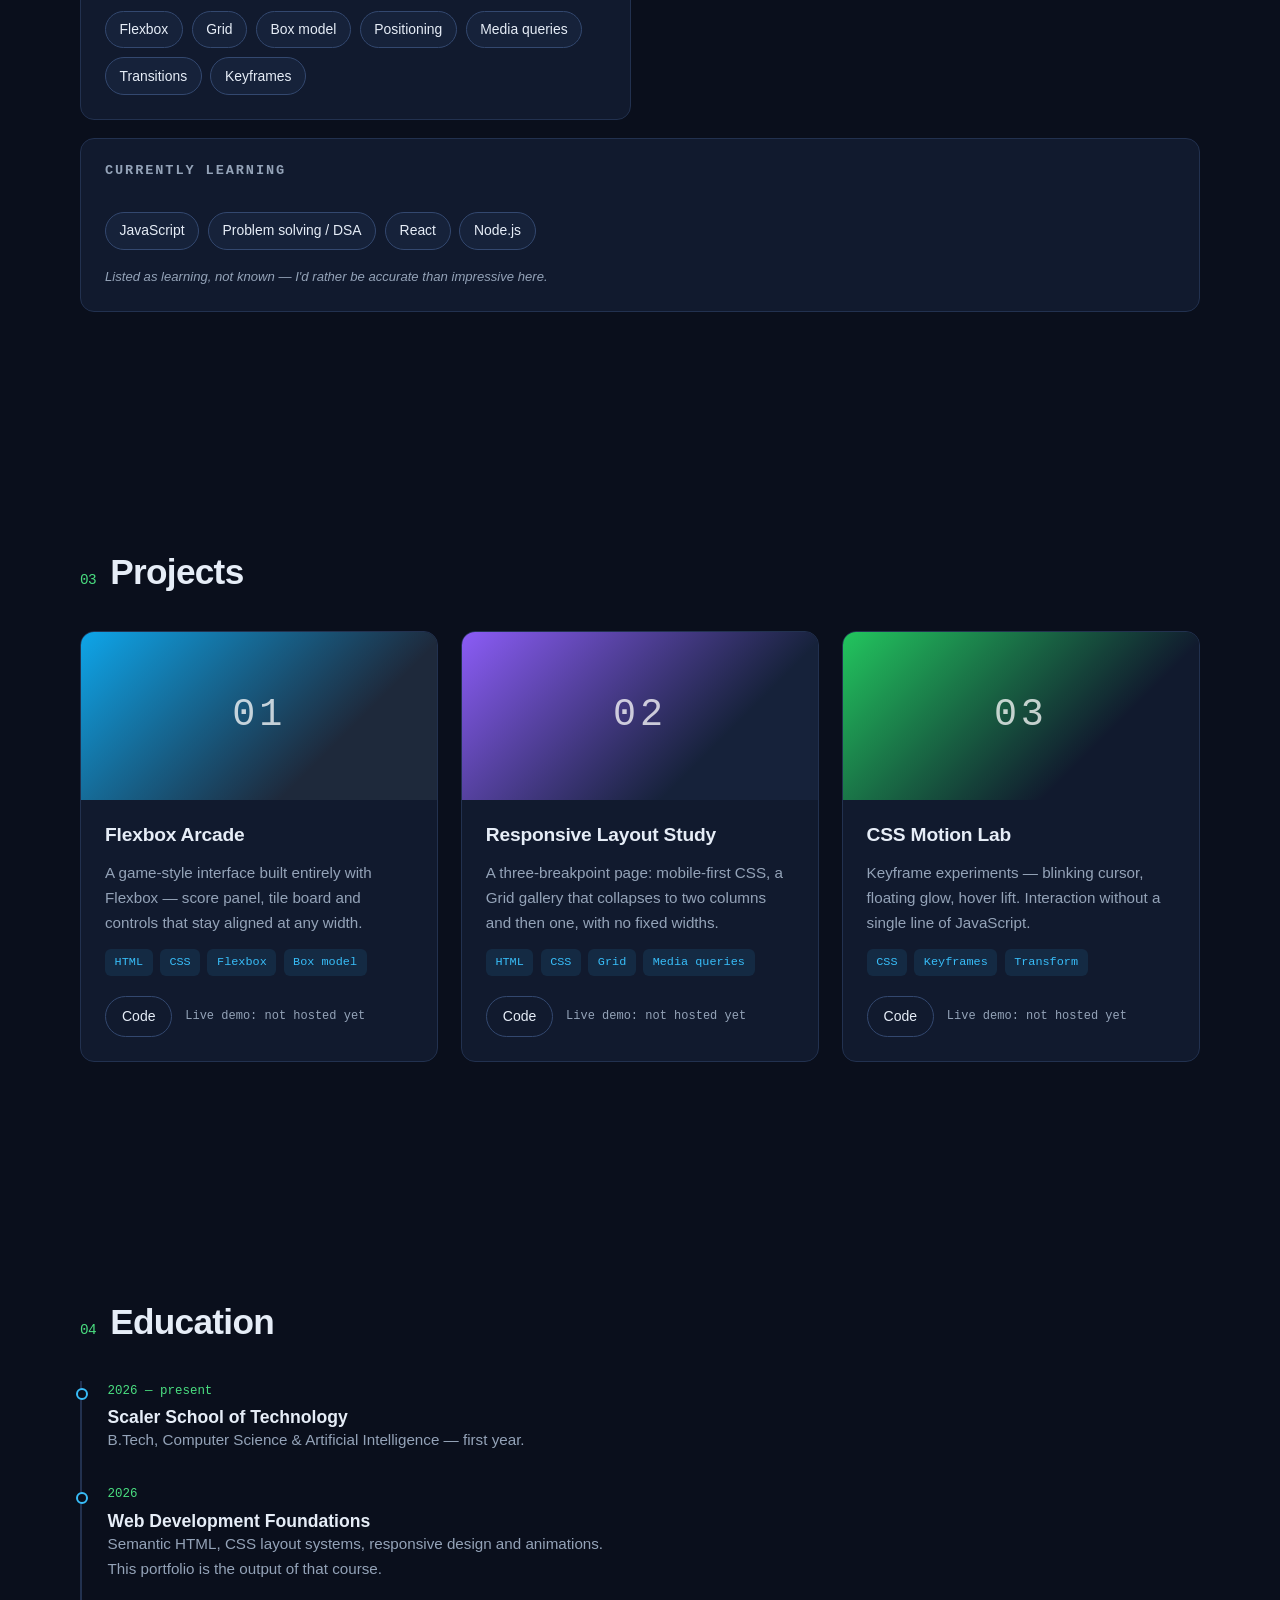
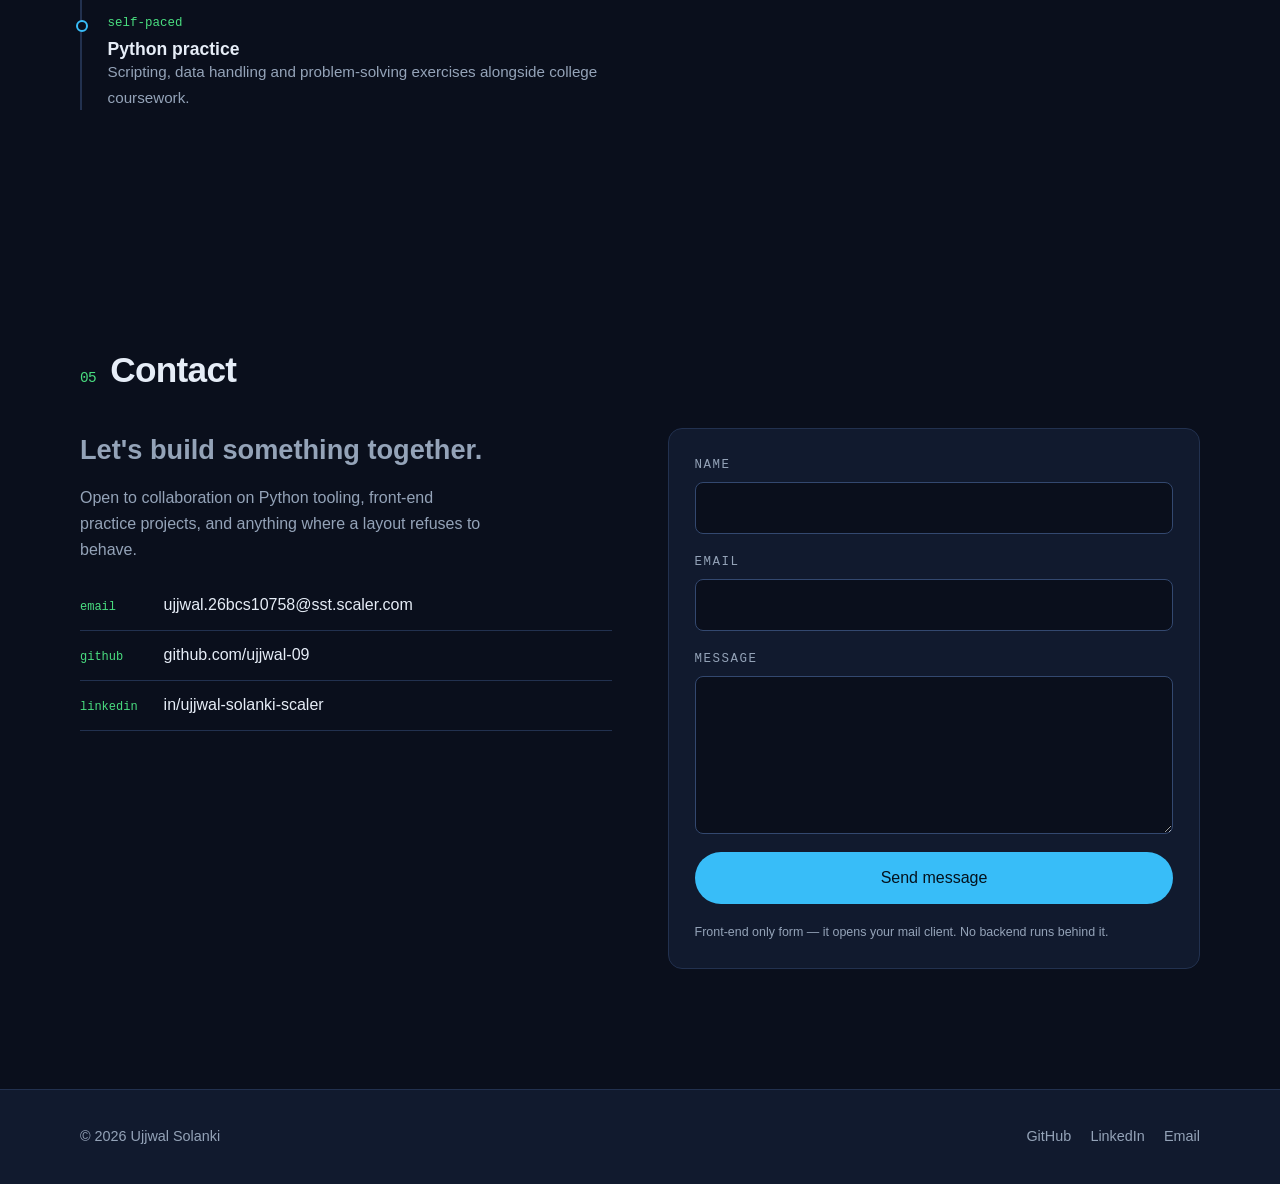
==== commit 42079f25: "Remove footer note about JavaScript usage Removed the footer note about using only HTML and CSS." ====
--- a/index.html
+++ b/index.html
@@ -285,9 +285,8 @@
                 <li><a href="https://www.linkedin.com/in/ujjwal-solanki-scaler" target="_blank" rel="noopener">LinkedIn</a></li>
                 <li><a href="mailto:ujjwal.26bcs10758@sst.scaler.com">Email</a></li>
             </ul>
-            <p class="footer-built">Built with HTML &amp; CSS — no JavaScript.</p>
         </div>
     </footer>
 
 </body>
-</html>+</html>
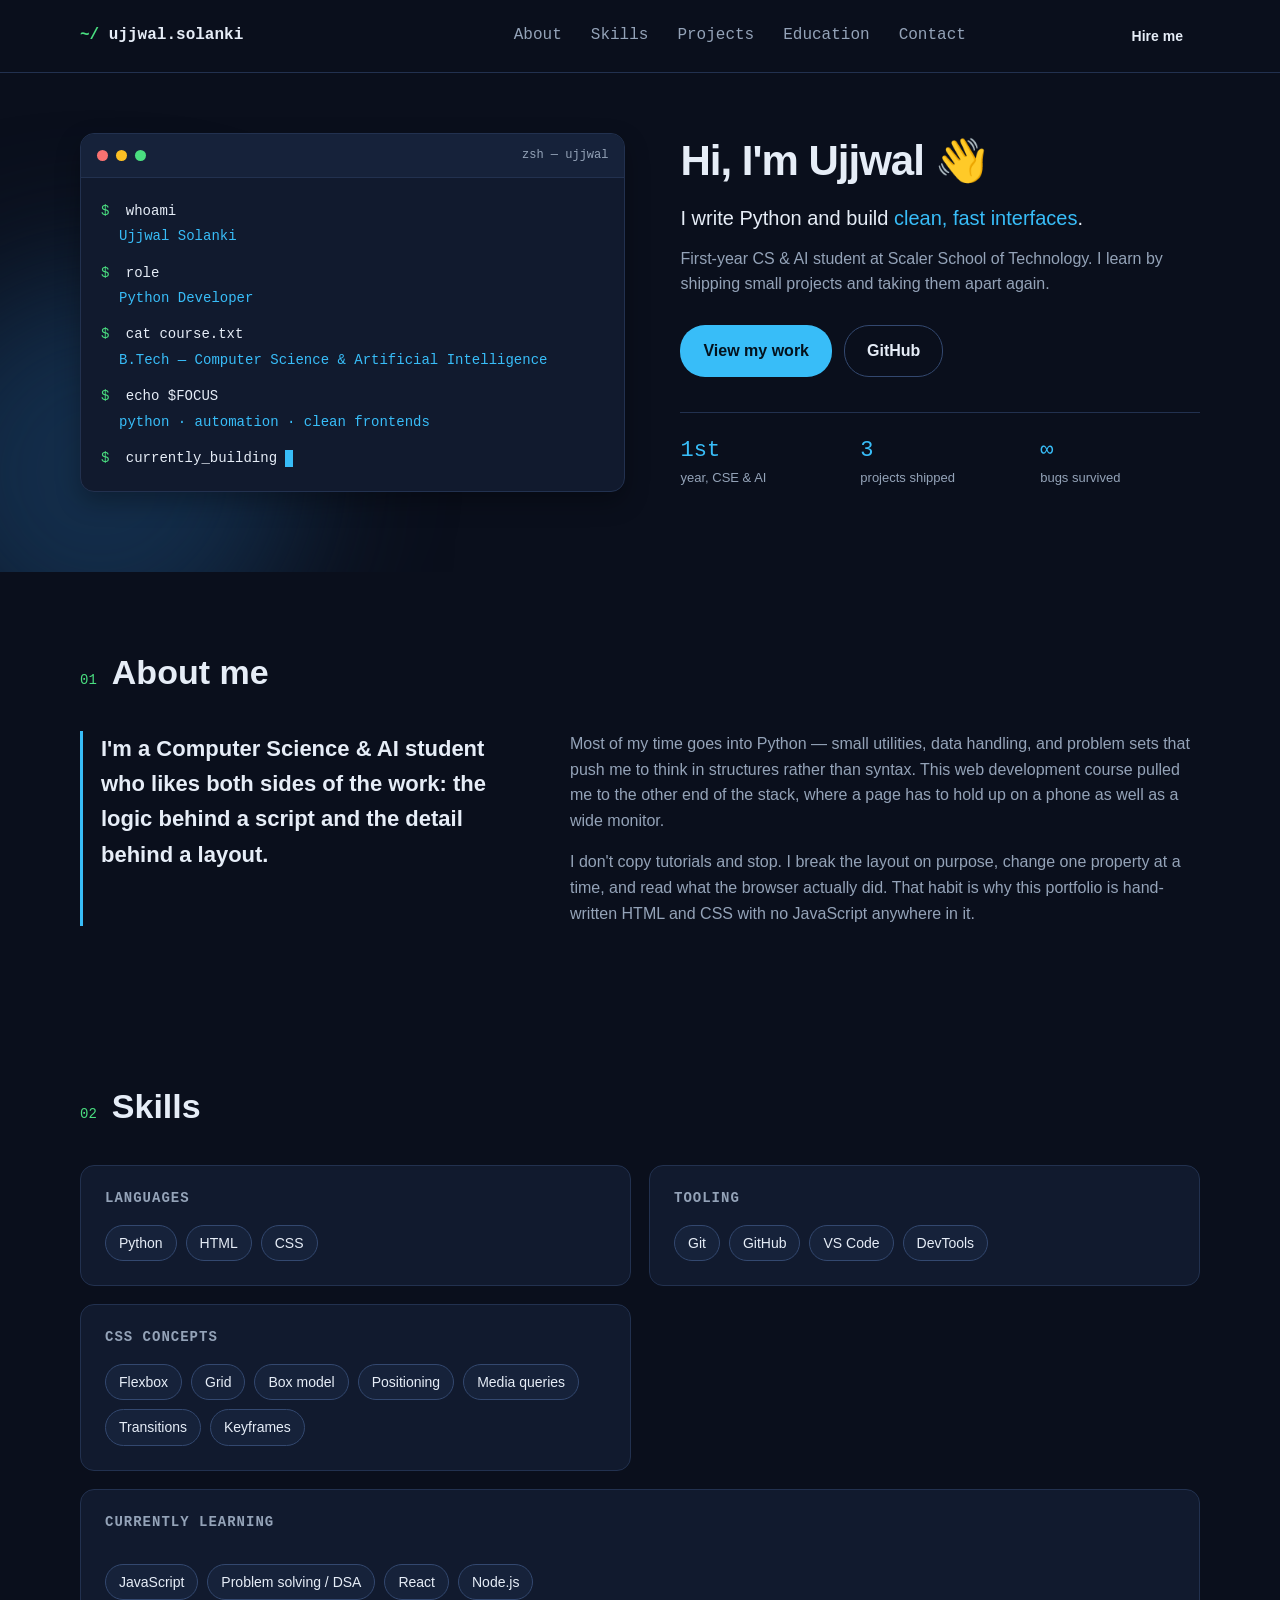
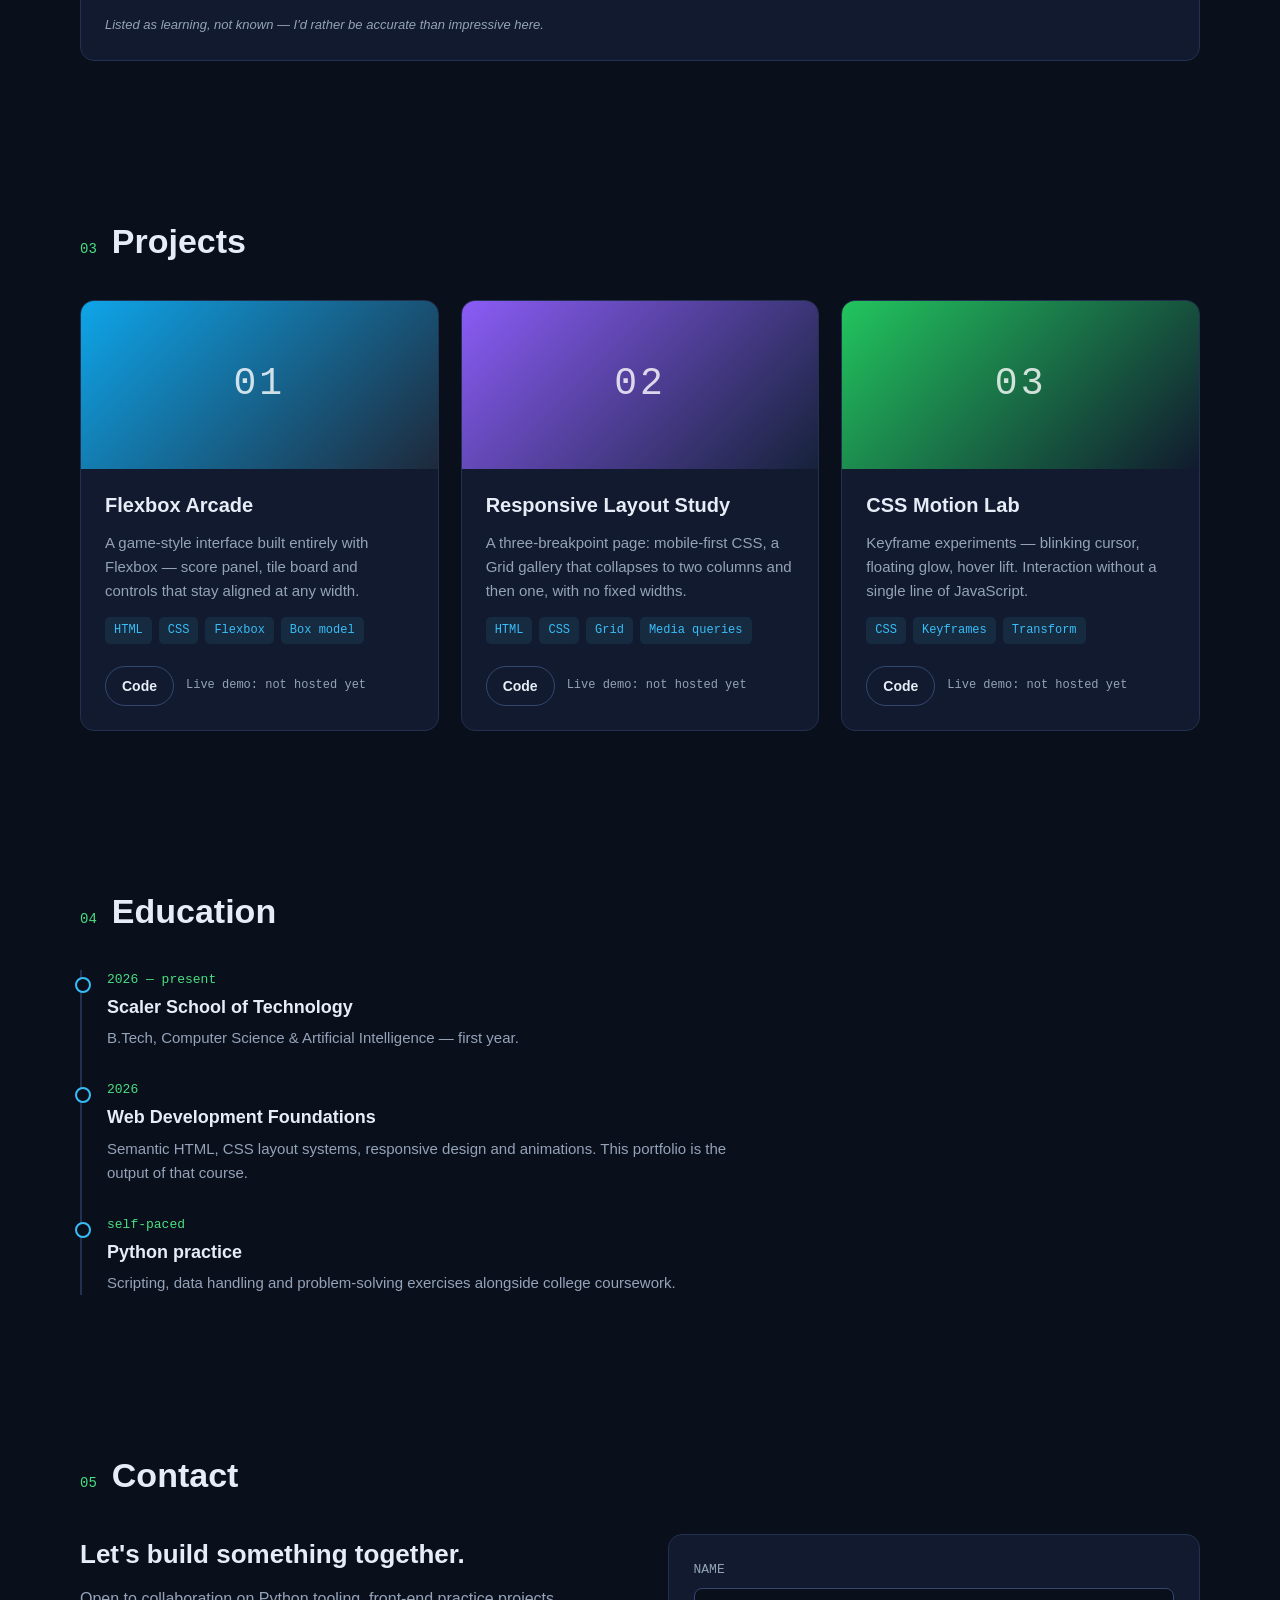
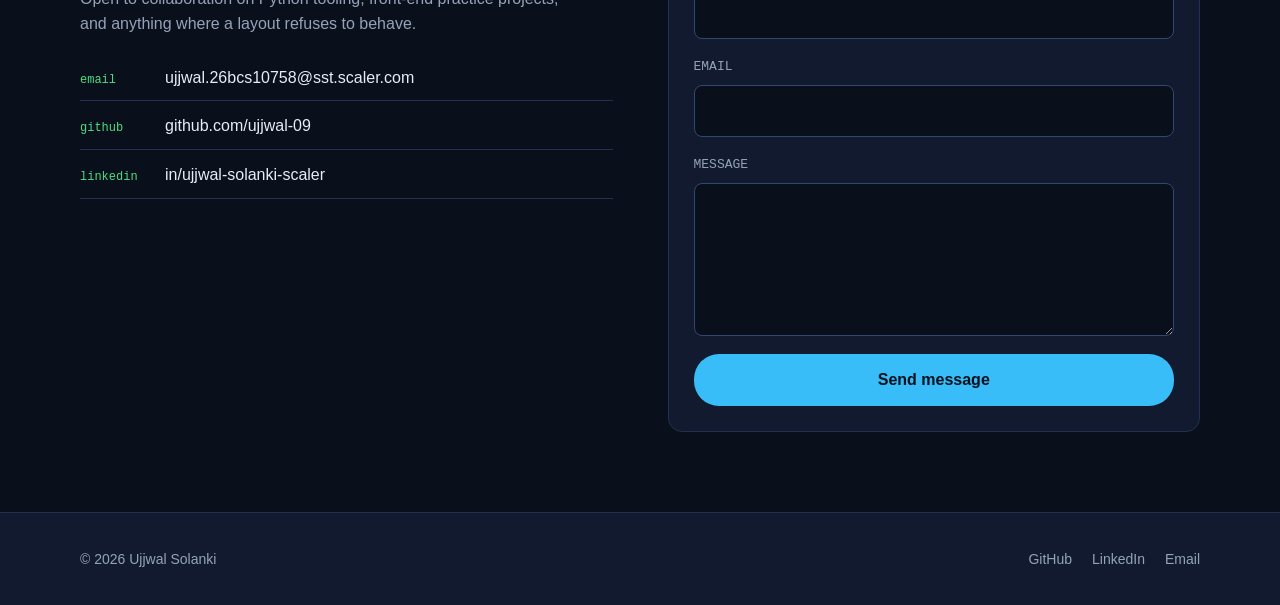
==== commit 739ed709: "Remove form note from index.html Removed note about front-end only form functionality." ====
--- a/index.html
+++ b/index.html
@@ -269,7 +269,6 @@
                             <textarea id="message" name="message" rows="5"></textarea>
                         </div>
                         <button type="submit" class="btn btn-primary btn-full">Send message</button>
-                        <p class="form-note">Front-end only form — it opens your mail client. No backend runs behind it.</p>
                     </form>
                 </div>
             </div>
--- a/style.css
+++ b/style.css
@@ -1,34 +1,8 @@
-/* ==========================================================================
-   1. Design tokens
-   ========================================================================== */
-:root {
-    --background: #0a0f1c;
-    --surface: #111a2e;
-    --surface-raised: #16223a;
-    --border: #22314f;
-    --border-strong: #33486f;
-    --text: #e6edf7;
-    --text-muted: #94a3b8;
-    --accent: #38bdf8;
-    --accent-green: #4ade80;
-    --accent-violet: #a78bfa;
-
-    --font-body: "Space Grotesk", "Segoe UI", Helvetica, Arial, sans-serif;
-    --font-mono: "JetBrains Mono", "SFMono-Regular", Consolas, monospace;
-
-    --radius: 14px;
-    --radius-sm: 8px;
-    --space-section: clamp(4rem, 11vw, 7.5rem);
-    --shadow-card: 0 18px 40px -24px rgba(0, 0, 0, 0.9);
-    --transition: 220ms ease;
-}
-
-/* ==========================================================================
-   2. Reset + base
-   ========================================================================== */
-*,
-*::before,
-*::after {
+/* CSS for my portfolio website */
+/* I have used simple CSS properties to style the page */
+
+/* Basic page styling */
+* {
     box-sizing: border-box;
     margin: 0;
     padding: 0;
@@ -39,44 +13,14 @@
 }
 
 body {
-    background: var(--background);
-    color: var(--text);
-    font-family: var(--font-body);
-    font-size: 1rem;
-    line-height: 1.65;
-    -webkit-font-smoothing: antialiased;
-}
-
-/* page-wide aurora: two colour blobs painted onto one fixed layer, drifting slowly.
-   z-index -1 puts it behind all content but above the canvas background colour. */
-body::before {
-    content: "";
-    position: fixed;
-    inset: -30% -20%;
-    z-index: -1;
-    background:
-        radial-gradient(38% 38% at 18% 22%, rgba(56, 189, 248, 0.20), transparent 70%),
-        radial-gradient(42% 42% at 82% 12%, rgba(167, 139, 250, 0.16), transparent 70%),
-        radial-gradient(34% 34% at 60% 88%, rgba(74, 222, 128, 0.12), transparent 70%);
-    filter: blur(60px);
-    animation: aurora 26s ease-in-out infinite alternate;
-    pointer-events: none;
-}
-
-@keyframes aurora {
-    from {
-        transform: translate3d(-3%, -2%, 0) scale(1);
-    }
-    50% {
-        transform: translate3d(4%, 3%, 0) scale(1.12);
-    }
-    to {
-        transform: translate3d(-2%, 4%, 0) scale(1.04);
-    }
+    background-color: #0a0f1c;
+    color: #e6edf7;
+    font-family: Arial, Helvetica, sans-serif;
+    font-size: 16px;
+    line-height: 1.6;
 }
 
 img {
-    display: block;
     max-width: 100%;
 }
 
@@ -85,170 +29,124 @@
     text-decoration: none;
 }
 
-ul,
-ol {
+ul, ol {
     list-style: none;
 }
 
-h1,
-h2,
-h3 {
-    line-height: 1.15;
-    font-weight: 700;
-}
-
-input,
-textarea,
-button {
+h1, h2, h3 {
+    line-height: 1.2;
+}
+
+input, textarea, button {
     font: inherit;
-    color: inherit;
 }
 
 .container {
-    width: min(1120px, 100% - 2.5rem);
-    margin-inline: auto;
+    width: 90%;
+    max-width: 1120px;
+    margin: 0 auto;
 }
 
 .section {
-    padding-block: var(--space-section);
-    /* stops the sticky navbar covering a heading when an anchor link is used */
-    scroll-margin-top: 5rem;
+    padding: 80px 0;
+    scroll-margin-top: 80px;
 }
 
 .accent {
-    color: var(--accent);
-}
-
-/* ==========================================================================
-   3. Accessibility helper
-   ========================================================================== */
+    color: #38bdf8;
+}
+
+/* Skip link for keyboard users */
 .skip-link {
     position: absolute;
+    top: -50px;
+    left: 15px;
+    background-color: #38bdf8;
+    color: #04121d;
+    padding: 10px 15px;
+    border-radius: 5px;
+    z-index: 100;
+}
+
+.skip-link:focus {
     top: 0;
-    left: 1rem;
-    z-index: 100;
-    padding: 0.6rem 1.1rem;
-    background: var(--accent);
+}
+
+/* Buttons */
+.btn {
+    display: inline-block;
+    padding: 12px 22px;
+    border: 1px solid transparent;
+    border-radius: 25px;
+    font-weight: bold;
+    text-align: center;
+    transition: 0.2s;
+}
+
+.btn-primary {
+    background-color: #38bdf8;
     color: #04121d;
-    border-radius: 0 0 var(--radius-sm) var(--radius-sm);
-    transform: translateY(-160%);
-    transition: transform var(--transition);
-}
-
-.skip-link:focus {
-    transform: translateY(0);
-}
-
-/* ==========================================================================
-   4. Buttons
-   ========================================================================== */
-.btn {
-    display: inline-flex;
-    align-items: center;
-    justify-content: center;
-    padding: 0.75rem 1.4rem;
-    border: 1px solid transparent;
-    border-radius: 999px;
-    font-weight: 500;
-    transition: transform var(--transition), background var(--transition),
-        border-color var(--transition), box-shadow var(--transition);
-}
-
-.btn-primary {
-    background: var(--accent);
-    color: #04121d;
 }
 
 .btn-primary:hover {
-    transform: translateY(-3px);
-    box-shadow: 0 12px 26px -14px var(--accent);
+    background-color: #0ea5e9;
+    transform: translateY(-2px);
 }
 
 .btn-ghost {
-    border-color: var(--border-strong);
-    color: var(--text);
-    background: transparent;
+    background-color: transparent;
+    border-color: #33486f;
+    color: #e6edf7;
 }
 
 .btn-ghost:hover {
-    transform: translateY(-3px);
-    border-color: var(--accent);
-    color: var(--accent);
+    color: #38bdf8;
+    border-color: #38bdf8;
 }
 
 .btn-small {
-    padding: 0.5rem 1rem;
-    font-size: 0.875rem;
+    padding: 8px 16px;
+    font-size: 14px;
 }
 
 .btn-full {
     width: 100%;
 }
 
-.btn:focus-visible,
-a:focus-visible {
-    outline: 2px solid var(--accent);
-    outline-offset: 3px;
-}
-
-/* ==========================================================================
-   5. Navbar — flexbox, sticky, CSS-only hamburger
-   ========================================================================== */
+/* Navigation bar */
 .site-header {
     position: sticky;
     top: 0;
     z-index: 50;
-    background: rgba(10, 15, 28, 0.82);
-    backdrop-filter: blur(10px);
-    border-bottom: 1px solid var(--border);
-}
-
-/* thin light bar sweeping along the bottom edge of the sticky navbar */
-.site-header::after {
-    content: "";
-    position: absolute;
-    left: 0;
-    bottom: -1px;
-    width: 34%;
-    height: 2px;
-    background: linear-gradient(90deg, transparent, var(--accent), transparent);
-    animation: scan 7s linear infinite;
-    pointer-events: none;
-}
-
-@keyframes scan {
-    0% { transform: translateX(-100%); opacity: 0; }
-    10% { opacity: 1; }
-    90% { opacity: 1; }
-    100% { transform: translateX(330%); opacity: 0; }
+    background-color: #0a0f1c;
+    border-bottom: 1px solid #22314f;
 }
 
 .nav {
     display: flex;
     flex-wrap: wrap;
     align-items: center;
-    gap: 0.75rem 1rem;
-    width: min(1120px, 100% - 2.5rem);
-    margin-inline: auto;
-    padding-block: 0.85rem;
+    gap: 15px;
+    width: 90%;
+    max-width: 1120px;
+    margin: 0 auto;
+    padding: 15px 0;
 }
 
 .nav-toggle {
     position: absolute;
-    opacity: 0;
-    pointer-events: none;
+    left: -9999px;
 }
 
 .brand {
     order: 1;
     margin-right: auto;
-    font-family: var(--font-mono);
-    font-weight: 700;
-    letter-spacing: -0.02em;
+    font-family: monospace;
+    font-weight: bold;
 }
 
 .brand-mark {
-    color: var(--accent-green);
+    color: #4ade80;
 }
 
 .nav-burger {
@@ -259,118 +157,86 @@
     gap: 5px;
     width: 42px;
     height: 42px;
-    padding: 0.7rem;
-    border: 1px solid var(--border-strong);
-    border-radius: var(--radius-sm);
+    padding: 10px;
+    border: 1px solid #33486f;
+    border-radius: 8px;
     cursor: pointer;
 }
 
 .burger-line {
+    width: 100%;
     height: 2px;
-    width: 100%;
-    background: var(--text);
-    transition: transform var(--transition), opacity var(--transition);
+    background-color: #e6edf7;
 }
 
 .nav-cta {
     display: none;
 }
 
-/* the checkbox drives the menu — no JavaScript */
 .nav-links {
     order: 3;
     flex-basis: 100%;
-    display: grid;
-    gap: 0.25rem;
-    max-height: 0;
-    overflow: hidden;
-    transition: max-height 300ms ease;
+    display: none;
+    flex-direction: column;
+    gap: 5px;
 }
 
 .nav-toggle:checked ~ .nav-links {
-    max-height: 320px;
-    padding-bottom: 0.75rem;
-}
-
-.nav-toggle:checked ~ .nav-burger .burger-line:nth-child(1) {
-    transform: translateY(7px) rotate(45deg);
-}
-
-.nav-toggle:checked ~ .nav-burger .burger-line:nth-child(2) {
-    opacity: 0;
-}
-
-.nav-toggle:checked ~ .nav-burger .burger-line:nth-child(3) {
-    transform: translateY(-7px) rotate(-45deg);
+    display: flex;
 }
 
 .nav-links a {
     display: block;
-    padding: 0.6rem 0.2rem;
-    font-family: var(--font-mono);
-    font-size: 0.95rem;
-    color: var(--text-muted);
-    transition: color var(--transition), transform var(--transition);
+    padding: 8px 3px;
+    color: #94a3b8;
+    font-family: monospace;
 }
 
 .nav-links a:hover {
-    color: var(--accent);
-    transform: translateX(6px);
-}
-
-/* ==========================================================================
-   6. Hero
-   ========================================================================== */
+    color: #38bdf8;
+}
+
+/* First section / hero area */
 .hero {
     position: relative;
     overflow: hidden;
-    padding-top: clamp(3rem, 8vw, 5rem);
-}
-
-/* decorative blurred orb, sat behind content with z-index */
+    padding-top: 60px;
+}
+
 .hero-glow {
     position: absolute;
-    inset: auto auto -18% -10%;
-    width: 55vw;
-    max-width: 620px;
-    aspect-ratio: 1;
-    background: radial-gradient(circle at 30% 30%,
-        rgba(56, 189, 248, 0.28),
-        rgba(167, 139, 250, 0.16) 55%,
-        transparent 72%);
-    filter: blur(30px);
-    animation: drift 14s ease-in-out infinite alternate;
-    z-index: 0;
-    pointer-events: none;
-}
-
-.hero-grid,
-.hero .container {
+    left: -100px;
+    bottom: -100px;
+    width: 400px;
+    height: 400px;
+    background-color: #132d4a;
+    border-radius: 50%;
+    filter: blur(70px);
+}
+
+.hero-grid {
     position: relative;
-    z-index: 1;
-}
-
-.hero-grid {
     display: grid;
-    gap: 2.5rem;
+    grid-template-columns: 1fr;
+    gap: 40px;
     align-items: center;
 }
 
 .hero-terminal {
-    background: var(--surface);
-    border: 1px solid var(--border);
-    border-radius: var(--radius);
+    background-color: #111a2e;
+    border: 1px solid #22314f;
+    border-radius: 14px;
     overflow: hidden;
-    box-shadow: var(--shadow-card);
+    box-shadow: 0 10px 25px rgba(0, 0, 0, 0.3);
 }
 
 .terminal-bar {
     display: flex;
     align-items: center;
-    gap: 0.5rem;
-    padding: 0.7rem 1rem;
-    background: var(--surface-raised);
-    border-bottom: 1px solid var(--border);
+    gap: 8px;
+    padding: 12px 16px;
+    background-color: #16223a;
+    border-bottom: 1px solid #22314f;
 }
 
 .dot {
@@ -379,26 +245,35 @@
     border-radius: 50%;
 }
 
-.dot-red { background: #f87171; }
-.dot-yellow { background: #fbbf24; }
-.dot-green { background: #4ade80; }
+.dot-red {
+    background-color: #f87171;
+}
+
+.dot-yellow {
+    background-color: #fbbf24;
+}
+
+.dot-green {
+    background-color: #4ade80;
+}
 
 .terminal-title {
     margin-left: auto;
-    font-family: var(--font-mono);
-    font-size: 0.75rem;
-    color: var(--text-muted);
+    color: #94a3b8;
+    font-family: monospace;
+    font-size: 12px;
 }
 
 .terminal-body {
-    padding: 1.4rem 1.2rem 1.6rem;
-    font-family: var(--font-mono);
-    font-size: 0.86rem;
+    padding: 22px 20px;
+    font-family: monospace;
+    font-size: 14px;
+    overflow-wrap: anywhere;
 }
 
 .line {
-    color: var(--text);
-    margin-top: 0.85rem;
+    margin-top: 14px;
+    color: #e6edf7;
 }
 
 .line:first-child {
@@ -406,133 +281,59 @@
 }
 
 .prompt {
-    color: var(--accent-green);
-    margin-right: 0.5rem;
+    margin-right: 8px;
+    color: #4ade80;
 }
 
 .output {
-    color: var(--accent);
-    padding-left: 1.1rem;
-    margin-top: 0.15rem;
-}
-
-/* Boot sequence: every terminal line is uncovered right-to-left by a solid block,
-   whose left edge is a green caret. Pure CSS — no JS, and text still wraps normally. */
-.terminal-body > * {
-    position: relative;
-}
-
-.terminal-body > *::before {
-    content: "";
-    position: absolute;
-    top: -1px;
-    bottom: -1px;
-    right: 0;
-    width: 100%;
-    background: var(--surface);
-    border-left: 2px solid var(--accent-green);
-    animation: print 420ms steps(20, end) forwards;
-    animation-delay: calc(400ms + var(--line-index, 0) * 190ms);
-}
-
-/* the last prompt line prints, then the caret fades out so the blinking cursor owns it */
-.terminal-body > :last-child::before {
-    animation-name: print-caret-off;
-}
-
-@keyframes print {
-    from {
-        width: 100%;
-    }
-    to {
-        width: 0;
-    }
-}
-
-@keyframes print-caret-off {
-    0%, 94% {
-        width: 100%;
-    }
-    to {
-        width: 0;
-        border-left-color: transparent;
-    }
-}
-
-.terminal-body > :nth-child(1) { --line-index: 0; }
-.terminal-body > :nth-child(2) { --line-index: 1; }
-.terminal-body > :nth-child(3) { --line-index: 2; }
-.terminal-body > :nth-child(4) { --line-index: 3; }
-.terminal-body > :nth-child(5) { --line-index: 4; }
-.terminal-body > :nth-child(6) { --line-index: 5; }
-.terminal-body > :nth-child(7) { --line-index: 6; }
-.terminal-body > :nth-child(8) { --line-index: 7; }
-.terminal-body > :nth-child(9) { --line-index: 8; }
-
-/* keyframe animation: terminal cursor */
+    margin-top: 3px;
+    padding-left: 18px;
+    color: #38bdf8;
+}
+
 .cursor {
     display: inline-block;
-    width: 9px;
-    height: 1.05em;
-    margin-left: 0.5rem;
-    background: var(--accent);
-    vertical-align: text-bottom;
-    animation: blink 1.05s steps(2, start) infinite;
-}
-
-@keyframes blink {
-    to { visibility: hidden; }
-}
-
-@keyframes drift {
-    from { transform: translate(0, 0) scale(1); }
-    to { transform: translate(8%, -6%) scale(1.12); }
+    width: 8px;
+    height: 17px;
+    margin-left: 8px;
+    background-color: #38bdf8;
+    vertical-align: middle;
 }
 
 .hero-name {
-    font-size: clamp(2.1rem, 7vw, 3.4rem);
-    letter-spacing: -0.03em;
+    font-size: 42px;
+    letter-spacing: -1px;
 }
 
 .wave {
     display: inline-block;
-    animation: wave 2.4s ease-in-out infinite;
-    transform-origin: 70% 70%;
-}
-
-@keyframes wave {
-    0%, 60%, 100% { transform: rotate(0deg); }
-    70% { transform: rotate(14deg); }
-    80% { transform: rotate(-8deg); }
-    90% { transform: rotate(10deg); }
 }
 
 .hero-role {
-    margin-top: 0.9rem;
-    font-size: clamp(1.05rem, 2.6vw, 1.3rem);
-    font-weight: 500;
+    margin-top: 15px;
+    font-size: 20px;
 }
 
 .hero-intro {
-    margin-top: 0.8rem;
-    max-width: 46ch;
-    color: var(--text-muted);
+    max-width: 550px;
+    margin-top: 12px;
+    color: #94a3b8;
 }
 
 .hero-actions {
     display: flex;
     flex-wrap: wrap;
-    gap: 0.75rem;
-    margin-top: 1.8rem;
+    gap: 12px;
+    margin-top: 28px;
 }
 
 .hero-stats {
     display: flex;
     flex-wrap: wrap;
-    gap: 1rem;
-    margin-top: 2.2rem;
-    padding-top: 1.4rem;
-    border-top: 1px solid var(--border);
+    gap: 20px;
+    margin-top: 35px;
+    padding-top: 20px;
+    border-top: 1px solid #22314f;
 }
 
 .hero-stats li {
@@ -543,21 +344,25 @@
 }
 
 .stat-value {
-    font-family: var(--font-mono);
-    font-size: 1.35rem;
-    color: var(--accent);
+    color: #38bdf8;
+    font-family: monospace;
+    font-size: 22px;
 }
 
 .stat-label {
-    font-size: 0.8rem;
-    color: var(--text-muted);
-}
-
-/* entrance animation, staggered by nth-child */
-@keyframes fadeUp {
+    color: #94a3b8;
+    font-size: 13px;
+}
+
+/* Simple entrance effect */
+.reveal {
+    animation: showContent 0.7s ease;
+}
+
+@keyframes showContent {
     from {
         opacity: 0;
-        transform: translateY(22px);
+        transform: translateY(15px);
     }
     to {
         opacity: 1;
@@ -565,140 +370,115 @@
     }
 }
 
-.reveal {
-    opacity: 0;
-    animation: fadeUp 700ms ease forwards;
-}
-
-.hero-side.reveal {
-    animation-delay: 120ms;
-}
-
-/* ==========================================================================
-   7. Section headings
-   ========================================================================== */
+/* Section headings */
 .section-title {
     display: flex;
     align-items: baseline;
-    gap: 0.9rem;
-    font-size: clamp(1.6rem, 4.5vw, 2.2rem);
-    letter-spacing: -0.02em;
-    margin-bottom: 2.4rem;
+    gap: 15px;
+    margin-bottom: 38px;
+    font-size: 34px;
 }
 
 .section-index {
-    font-family: var(--font-mono);
-    font-size: 0.9rem;
-    font-weight: 400;
-    color: var(--accent-green);
-}
-
-/* ==========================================================================
-   8. Cards
-   ========================================================================== */
-.card {
-    background: var(--surface);
-    border: 1px solid var(--border);
-    border-radius: var(--radius);
-    transition: transform var(--transition), border-color var(--transition),
-        box-shadow var(--transition);
-}
-
-/* hover interaction: lift + accent glow */
-.card:hover {
-    transform: translateY(-8px);
-    border-color: var(--border-strong);
-    box-shadow: 0 22px 44px -26px rgba(0, 0, 0, 0.95);
-}
-
-/* ==========================================================================
-   9. About
-   ========================================================================== */
+    color: #4ade80;
+    font-family: monospace;
+    font-size: 14px;
+    font-weight: normal;
+}
+
+/* About section */
 .about-grid {
     display: grid;
-    gap: 1.6rem;
+    grid-template-columns: 1fr;
+    gap: 25px;
 }
 
 .about-lead {
-    font-size: clamp(1.15rem, 3vw, 1.45rem);
-    font-weight: 500;
-    border-left: 3px solid var(--accent);
-    padding-left: 1.1rem;
+    padding-left: 18px;
+    border-left: 3px solid #38bdf8;
+    font-size: 22px;
+    font-weight: bold;
+}
+
+.about-copy {
+    max-width: 700px;
+    color: #94a3b8;
 }
 
 .about-copy p + p {
-    margin-top: 1rem;
-}
-
-.about-copy {
-    color: var(--text-muted);
-    max-width: 62ch;
-}
-
-/* ==========================================================================
-   10. Skills — CSS Grid
-   ========================================================================== */
+    margin-top: 16px;
+}
+
+/* Cards used in skills and projects */
+.card {
+    background-color: #111a2e;
+    border: 1px solid #22314f;
+    border-radius: 14px;
+    transition: 0.2s;
+}
+
+.card:hover {
+    border-color: #33486f;
+    transform: translateY(-4px);
+}
+
+/* Skills section */
 .skills-grid {
     display: grid;
     grid-template-columns: 1fr;
-    gap: 1.1rem;
+    gap: 18px;
 }
 
 .skill-card {
-    padding: 1.5rem;
+    padding: 24px;
 }
 
 .skill-card h3,
 .project-body h3 {
-    font-family: var(--font-mono);
-    font-size: 0.85rem;
+    margin-bottom: 18px;
+    color: #94a3b8;
+    font-family: monospace;
+    font-size: 14px;
     text-transform: uppercase;
-    letter-spacing: 0.14em;
-    color: var(--text-muted);
-    margin-bottom: 1.1rem;
+    letter-spacing: 1px;
 }
 
 .pill-list {
     display: flex;
     flex-wrap: wrap;
-    gap: 0.55rem;
+    gap: 9px;
 }
 
 .pill-list li {
-    padding: 0.4rem 0.85rem;
-    border: 1px solid var(--border-strong);
-    border-radius: 999px;
-    font-size: 0.87rem;
-    background: var(--surface-raised);
-    transition: background var(--transition), color var(--transition),
-        border-color var(--transition);
+    padding: 6px 13px;
+    background-color: #16223a;
+    border: 1px solid #33486f;
+    border-radius: 20px;
+    font-size: 14px;
 }
 
 .pill-list li:hover {
-    background: var(--accent);
+    background-color: #38bdf8;
     color: #04121d;
-    border-color: var(--accent);
 }
 
 .skill-card-wide {
     display: flex;
     flex-direction: column;
-    gap: 1rem;
+    gap: 15px;
 }
 
 .card-note {
-    font-size: 0.82rem;
-    color: var(--text-muted);
+    color: #94a3b8;
+    font-size: 13px;
     font-style: italic;
 }
 
-/* ==========================================================================
-   11. Projects — CSS Grid gallery
-   ========================================================================== */
+/* Projects section */
 .projects-grid {
     display: grid;
     grid-template-columns: 1fr;
-    gap: 1.4rem;
+    gap: 22px;
 }
 
 .project-card {
@@ -707,118 +487,87 @@
     overflow: hidden;
 }
 
-/* pure-CSS cover art: no image files, so nothing can 404 */
 .project-cover {
-    position: relative;
+    display: flex;
+    justify-content: center;
+    align-items: center;
+    height: 168px;
+    color: rgba(255, 255, 255, 0.8);
+    font-family: monospace;
+    font-size: 38px;
+    letter-spacing: 3px;
+}
+
+.cover-one {
+    background: linear-gradient(135deg, #0ea5e9, #1e293b);
+}
+
+.cover-two {
+    background: linear-gradient(135deg, #8b5cf6, #16223a);
+}
+
+.cover-three {
+    background: linear-gradient(135deg, #22c55e, #111a2e);
+}
+
+.project-body {
+    display: flex;
+    flex-direction: column;
+    gap: 14px;
+    flex: 1;
+    padding: 24px;
+}
+
+.project-body > h3 {
+    margin-bottom: 0;
+    color: #e6edf7;
+    font-family: Arial, Helvetica, sans-serif;
+    font-size: 20px;
+    letter-spacing: 0;
+    text-transform: none;
+}
+
+.project-body p {
+    color: #94a3b8;
+    font-size: 15px;
+}
+
+.tag-list {
+    display: flex;
+    flex-wrap: wrap;
+    gap: 7px;
+    margin-top: auto;
+}
+
+.tag-list li {
+    padding: 4px 9px;
+    background-color: #172b40;
+    border-radius: 5px;
+    color: #38bdf8;
+    font-family: monospace;
+    font-size: 12px;
+}
+
+.project-links {
+    display: flex;
+    flex-wrap: wrap;
+    align-items: center;
+    gap: 12px;
+    margin-top: 8px;
+}
+
+.unavailable {
+    color: #94a3b8;
+    font-family: monospace;
+    font-size: 12px;
+}
+
+/* Education timeline */
+.timeline {
     display: grid;
-    place-items: center;
-    height: 168px;
-    font-family: var(--font-mono);
-    font-size: 2.4rem;
-    color: rgba(255, 255, 255, 0.75);
-    letter-spacing: 0.1em;
-    overflow: hidden;
-}
-
-/* diagonal light bar parked off-card, swept across it on hover */
-.project-cover::after {
-    content: "";
-    position: absolute;
-    top: -25%;
-    left: 0;
-    width: 45%;
-    height: 150%;
-    background: linear-gradient(100deg, transparent, rgba(255, 255, 255, 0.35), transparent);
-    transform: translateX(-160%) skewX(-14deg);
-    transition: transform 700ms ease;
-}
-
-.project-card:hover .project-cover::after {
-    transform: translateX(260%) skewX(-14deg);
-}
-
-.project-cover span {
-    transition: transform var(--transition), letter-spacing var(--transition);
-}
-
-.project-card:hover .project-cover span {
-    transform: scale(1.18);
-    letter-spacing: 0.2em;
-}
-
-.cover-one {
-    background: linear-gradient(135deg, #0ea5e9 0%, #1e293b 70%);
-}
-
-.cover-two {
-    background: linear-gradient(135deg, #8b5cf6 0%, #16223a 70%);
-}
-
-.cover-three {
-    background: linear-gradient(135deg, #22c55e 0%, #111a2e 70%);
-}
-
-.project-body {
-    display: flex;
-    flex-direction: column;
-    gap: 0.85rem;
-    padding: 1.5rem;
-    flex: 1;
-}
-
-.project-body > h3 {
-    font-family: var(--font-body);
-    font-size: 1.2rem;
-    text-transform: none;
-    letter-spacing: -0.01em;
-    color: var(--text);
-    margin-bottom: 0;
-}
-
-.project-body p {
-    color: var(--text-muted);
-    font-size: 0.95rem;
-}
-
-.tag-list {
-    display: flex;
-    flex-wrap: wrap;
-    gap: 0.45rem;
-    margin-top: auto;
-}
-
-.tag-list li {
-    font-family: var(--font-mono);
-    font-size: 0.74rem;
-    color: var(--accent);
-    padding: 0.25rem 0.6rem;
-    border-radius: 6px;
-    background: rgba(56, 189, 248, 0.1);
-}
-
-.project-links {
-    display: flex;
-    align-items: center;
-    flex-wrap: wrap;
-    gap: 0.8rem;
-    margin-top: 0.4rem;
-}
-
-.unavailable {
-    font-family: var(--font-mono);
-    font-size: 0.75rem;
-    color: var(--text-muted);
-}
-
-/* ==========================================================================
-   12. Education timeline — relative/absolute positioning
-   ========================================================================== */
-.timeline {
-    position: relative;
-    padding-left: 1.6rem;
-    border-left: 2px solid var(--border);
-    display: grid;
-    gap: 2rem;
+    gap: 30px;
+    padding-left: 25px;
+    border-left: 2px solid #22314f;
 }
 
 .timeline-item {
@@ -828,146 +577,135 @@
 .timeline-item::before {
     content: "";
     position: absolute;
-    top: 0.45rem;
-    left: calc(-1.6rem - 6px);
+    top: 7px;
+    left: -32px;
     width: 12px;
     height: 12px;
+    background-color: #0a0f1c;
+    border: 2px solid #38bdf8;
     border-radius: 50%;
-    background: var(--background);
-    border: 2px solid var(--accent);
-    transition: transform var(--transition);
-}
-
-.timeline-item:hover::before {
-    transform: scale(1.4);
 }
 
 .timeline-year {
     display: block;
-    font-family: var(--font-mono);
-    font-size: 0.78rem;
-    color: var(--accent-green);
-    margin-bottom: 0.35rem;
+    margin-bottom: 6px;
+    color: #4ade80;
+    font-family: monospace;
+    font-size: 13px;
 }
 
 .timeline-item h3 {
-    font-size: 1.1rem;
+    margin-bottom: 8px;
+    font-size: 18px;
 }
 
 .timeline-item p {
-    color: var(--text-muted);
-    font-size: 0.95rem;
-    max-width: 60ch;
-}
-
-/* ==========================================================================
-   13. Contact + form
-   ========================================================================== */
+    max-width: 650px;
+    color: #94a3b8;
+    font-size: 15px;
+}
+
+/* Contact section */
 .contact-grid {
     display: grid;
     grid-template-columns: 1fr;
-    gap: 2rem;
+    gap: 35px;
 }
 
 .contact-lead {
-    font-size: clamp(1.3rem, 4vw, 1.7rem);
-    font-weight: 700;
-    margin-bottom: 0.7rem;
-}
-
-.contact-info > p {
-    color: var(--text-muted);
-    max-width: 46ch;
+    margin-bottom: 10px;
+    font-size: 26px;
+    font-weight: bold;
+}
+
+.contact-info > p:not(.contact-lead) {
+    max-width: 500px;
+    color: #94a3b8;
 }
 
 .contact-links {
     display: grid;
-    gap: 0.7rem;
-    margin-top: 1.8rem;
+    gap: 12px;
+    margin-top: 28px;
 }
 
 .contact-links li {
     display: flex;
     flex-wrap: wrap;
-    gap: 0.6rem;
     align-items: baseline;
-    padding-bottom: 0.7rem;
-    border-bottom: 1px solid var(--border);
+    gap: 10px;
+    padding-bottom: 10px;
+    border-bottom: 1px solid #22314f;
 }
 
 .contact-key {
-    font-family: var(--font-mono);
-    font-size: 0.75rem;
-    color: var(--accent-green);
-    min-width: 74px;
+    min-width: 75px;
+    color: #4ade80;
+    font-family: monospace;
+    font-size: 12px;
 }
 
 .contact-links a {
-    color: var(--text);
-    transition: color var(--transition);
-    word-break: break-all;
+    color: #e6edf7;
+    overflow-wrap: anywhere;
 }
 
 .contact-links a:hover {
-    color: var(--accent);
+    color: #38bdf8;
 }
 
 .contact-form {
     display: grid;
-    gap: 1.1rem;
-    padding: 1.6rem;
-    background: var(--surface);
-    border: 1px solid var(--border);
-    border-radius: var(--radius);
+    gap: 18px;
+    padding: 25px;
+    background-color: #111a2e;
+    border: 1px solid #22314f;
+    border-radius: 14px;
 }
 
 .field {
     display: grid;
-    gap: 0.4rem;
+    gap: 7px;
 }
 
 .field label {
-    font-family: var(--font-mono);
-    font-size: 0.78rem;
+    color: #94a3b8;
+    font-family: monospace;
+    font-size: 13px;
     text-transform: uppercase;
-    letter-spacing: 0.12em;
-    color: var(--text-muted);
 }
 
 .field input,
 .field textarea {
     width: 100%;
-    padding: 0.75rem 0.9rem;
-    background: var(--background);
-    border: 1px solid var(--border-strong);
-    border-radius: var(--radius-sm);
-    transition: border-color var(--transition), box-shadow var(--transition);
+    padding: 12px 14px;
+    background-color: #0a0f1c;
+    color: #e6edf7;
+    border: 1px solid #33486f;
+    border-radius: 8px;
 }
 
 .field input:focus,
 .field textarea:focus {
-    outline: none;
-    border-color: var(--accent);
-    box-shadow: 0 0 0 3px rgba(56, 189, 248, 0.18);
+    outline: 2px solid #38bdf8;
+    border-color: #38bdf8;
 }
 
 .field textarea {
+    min-height: 120px;
     resize: vertical;
-    min-height: 120px;
 }
 
 .form-note {
-    font-size: 0.78rem;
-    color: var(--text-muted);
-}
-
-/* ==========================================================================
-   14. Footer
-   ========================================================================== */
+    color: #94a3b8;
+    font-size: 13px;
+}
+
+/* Footer */
 .site-footer {
-    border-top: 1px solid var(--border);
-    padding-block: 2.2rem;
-    background: var(--surface);
+    padding: 35px 0;
+    background-color: #111a2e;
+    border-top: 1px solid #22314f;
 }
 
 .footer-inner {
@@ -975,33 +713,28 @@
     flex-wrap: wrap;
     align-items: center;
     justify-content: space-between;
-    gap: 1rem;
-    font-size: 0.9rem;
-    color: var(--text-muted);
+    gap: 15px;
+    color: #94a3b8;
+    font-size: 14px;
 }
 
 .footer-links {
     display: flex;
-    gap: 1.2rem;
-}
-
-.footer-links a {
-    transition: color var(--transition);
+    flex-wrap: wrap;
+    gap: 20px;
 }
 
 .footer-links a:hover {
-    color: var(--accent);
+    color: #38bdf8;
 }
 
 .footer-built {
     flex-basis: 100%;
-    font-family: var(--font-mono);
-    font-size: 0.78rem;
-}
-
-/* ==========================================================================
-   15. Responsive breakpoints — mobile first
-   ========================================================================== */
+    font-family: monospace;
+    font-size: 13px;
+}
+
+/* Tablet screens */
 @media (min-width: 700px) {
     .skills-grid {
         grid-template-columns: repeat(2, 1fr);
@@ -1016,11 +749,12 @@
     }
 
     .about-grid {
-        grid-template-columns: minmax(0, 1fr) minmax(0, 1.4fr);
-        gap: 2.5rem;
-    }
-}
-
+        grid-template-columns: 1fr 1.4fr;
+        gap: 40px;
+    }
+}
+
+/* Desktop screens */
 @media (min-width: 900px) {
     .nav {
         flex-wrap: nowrap;
@@ -1031,7 +765,7 @@
     }
 
     .nav-cta {
-        display: inline-flex;
+        display: inline-block;
         order: 4;
     }
 
@@ -1041,24 +775,17 @@
         display: flex;
         flex-direction: row;
         align-items: center;
-        gap: 0.4rem;
-        max-height: none;
-        overflow: visible;
-        margin-inline: auto;
+        gap: 5px;
+        margin: 0 auto;
     }
 
     .nav-links a {
-        padding: 0.4rem 0.8rem;
-    }
-
-    .nav-links a:hover {
-        transform: none;
-        color: var(--accent);
+        padding: 8px 12px;
     }
 
     .hero-grid {
         grid-template-columns: 1.05fr 1fr;
-        gap: 3.5rem;
+        gap: 55px;
     }
 
     .projects-grid {
@@ -1067,88 +794,44 @@
 
     .contact-grid {
         grid-template-columns: 1fr 1fr;
-        gap: 3.5rem;
+        gap: 55px;
         align-items: start;
     }
 }
 
-/* keep long headings readable on very wide screens */
-@media (min-width: 1300px) {
-    .hero-grid {
-        grid-template-columns: 1.15fr 1fr;
-    }
-}
-
-/* ==========================================================================
-   16. Scroll-driven reveals — CSS only, no JavaScript
-   ========================================================================== */
-/* animation-timeline is still unsupported in some browsers, so the whole block is
-   opt-in. Without it the page simply renders statically — nothing is hidden. */
-@supports (animation-timeline: view()) {
-    @keyframes rise {
-        from {
-            opacity: 0;
-            translate: 0 30px;
-        }
-        to {
-            opacity: 1;
-            translate: 0 0;
-        }
-    }
-
-    /* `translate` is animated here rather than `transform`, so it never overrides
-       the `transform` used by the hover lift on the same card. */
-    :is(.section-title, .skill-card, .project-card, .timeline-item,
-        .about-lead, .about-copy, .contact-info, .contact-form) {
-        animation: rise linear both;
-        animation-timeline: view();
-        animation-range: entry 8% entry 42%;
-    }
-
-    @media (prefers-reduced-motion: reduce) {
-        :is(.section-title, .skill-card, .project-card, .timeline-item,
-            .about-lead, .about-copy, .contact-info, .contact-form) {
-            animation: none;
-            opacity: 1;
-        }
-    }
-}
-
-/* ==========================================================================
-   17. Respect reduced-motion preference
-   ========================================================================== */
+/* Small mobile screens */
+@media (max-width: 500px) {
+    .section {
+        padding: 60px 0;
+    }
+
+    .hero-name {
+        font-size: 32px;
+    }
+
+    .section-title {
+        font-size: 28px;
+    }
+
+    .hero-stats {
+        gap: 12px;
+    }
+
+    .contact-form {
+        padding: 18px;
+    }
+}
+
+/* Reduce animation when a user prefers less movement */
 @media (prefers-reduced-motion: reduce) {
     html {
         scroll-behavior: auto;
     }
 
     .reveal,
-    .cursor,
-    .hero-glow,
-    .wave,
-    .project-cover::after {
+    .btn,
+    .card {
         animation: none;
-    }
-
-    /* show terminal text immediately instead of printing it */
-    .terminal-body > *::before {
-        display: none;
-    }
-
-    body::before {
-        animation: none;
-    }
-
-    .site-header::after {
-        display: none;
-    }
-
-    .reveal {
-        opacity: 1;
-    }
-
-    .card:hover,
-    .btn:hover {
-        transform: none;
-    }
-}+        transition: none;
+    }
+}
